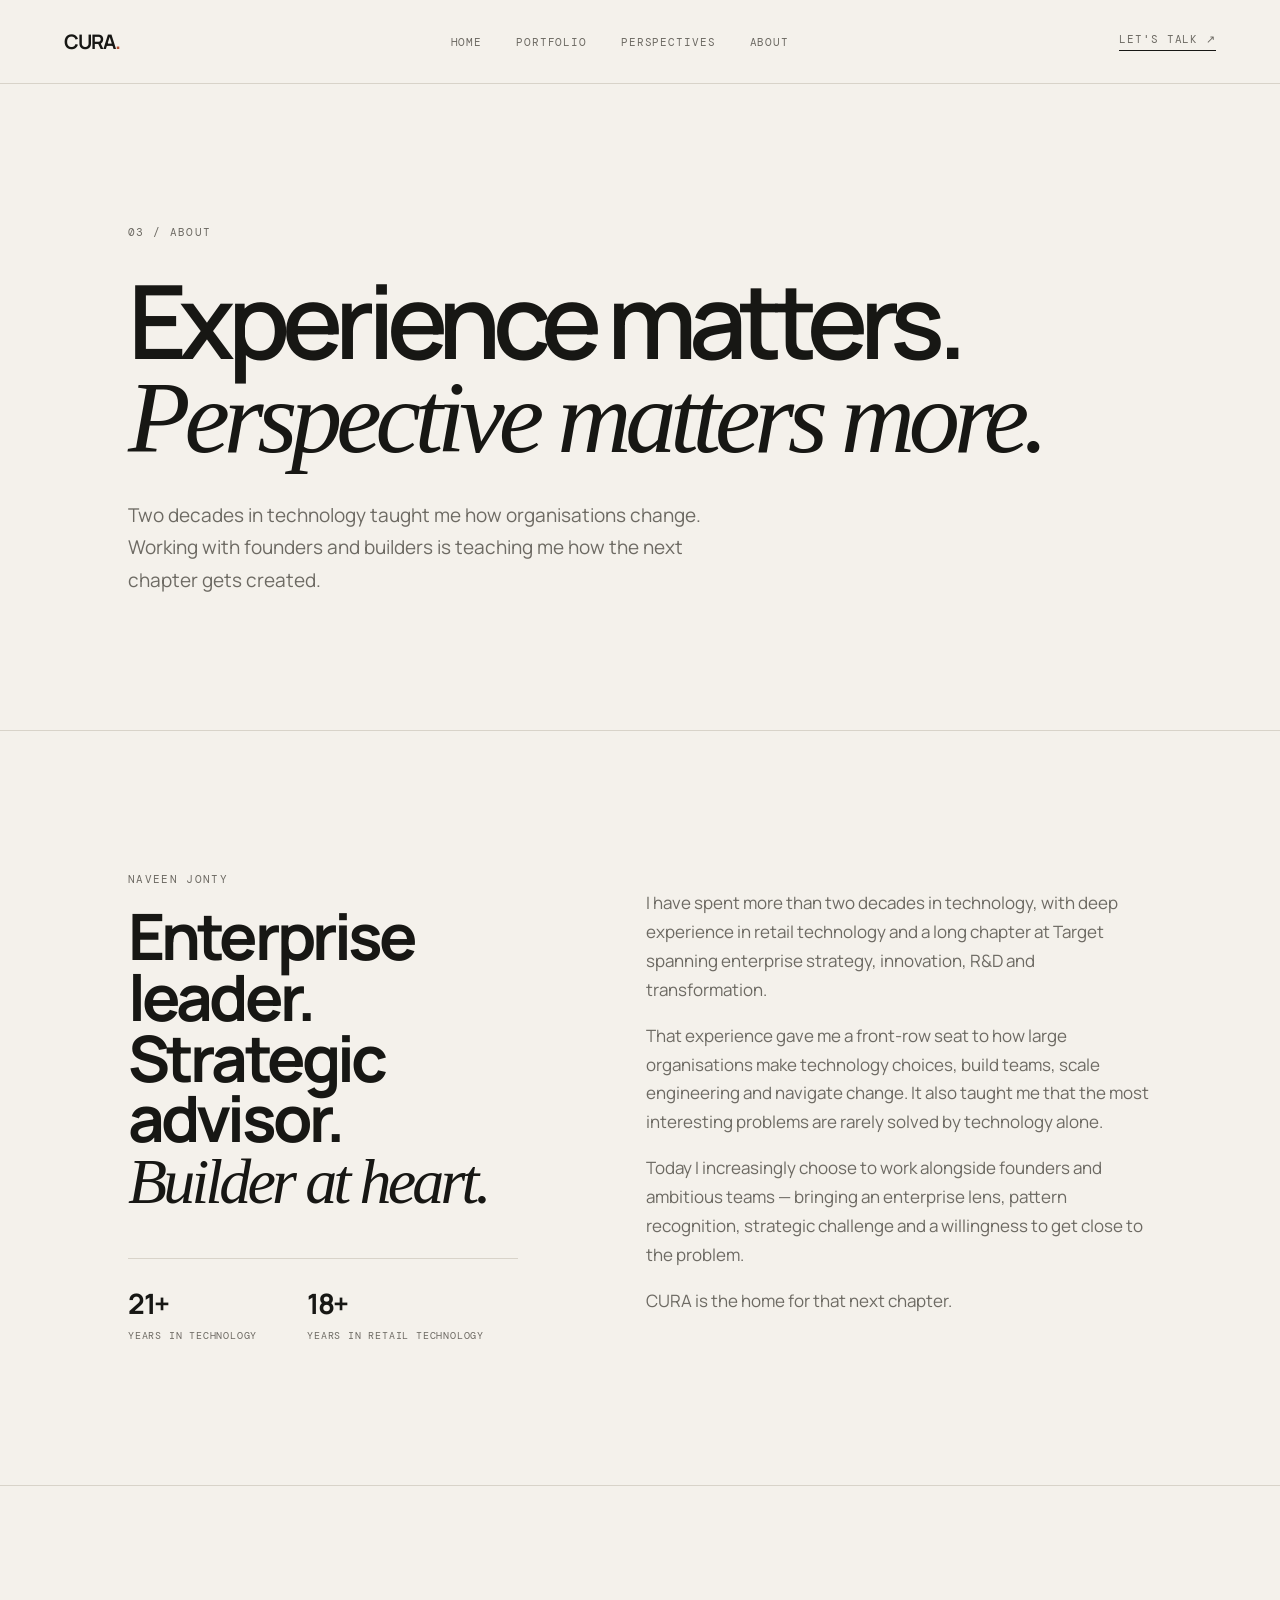
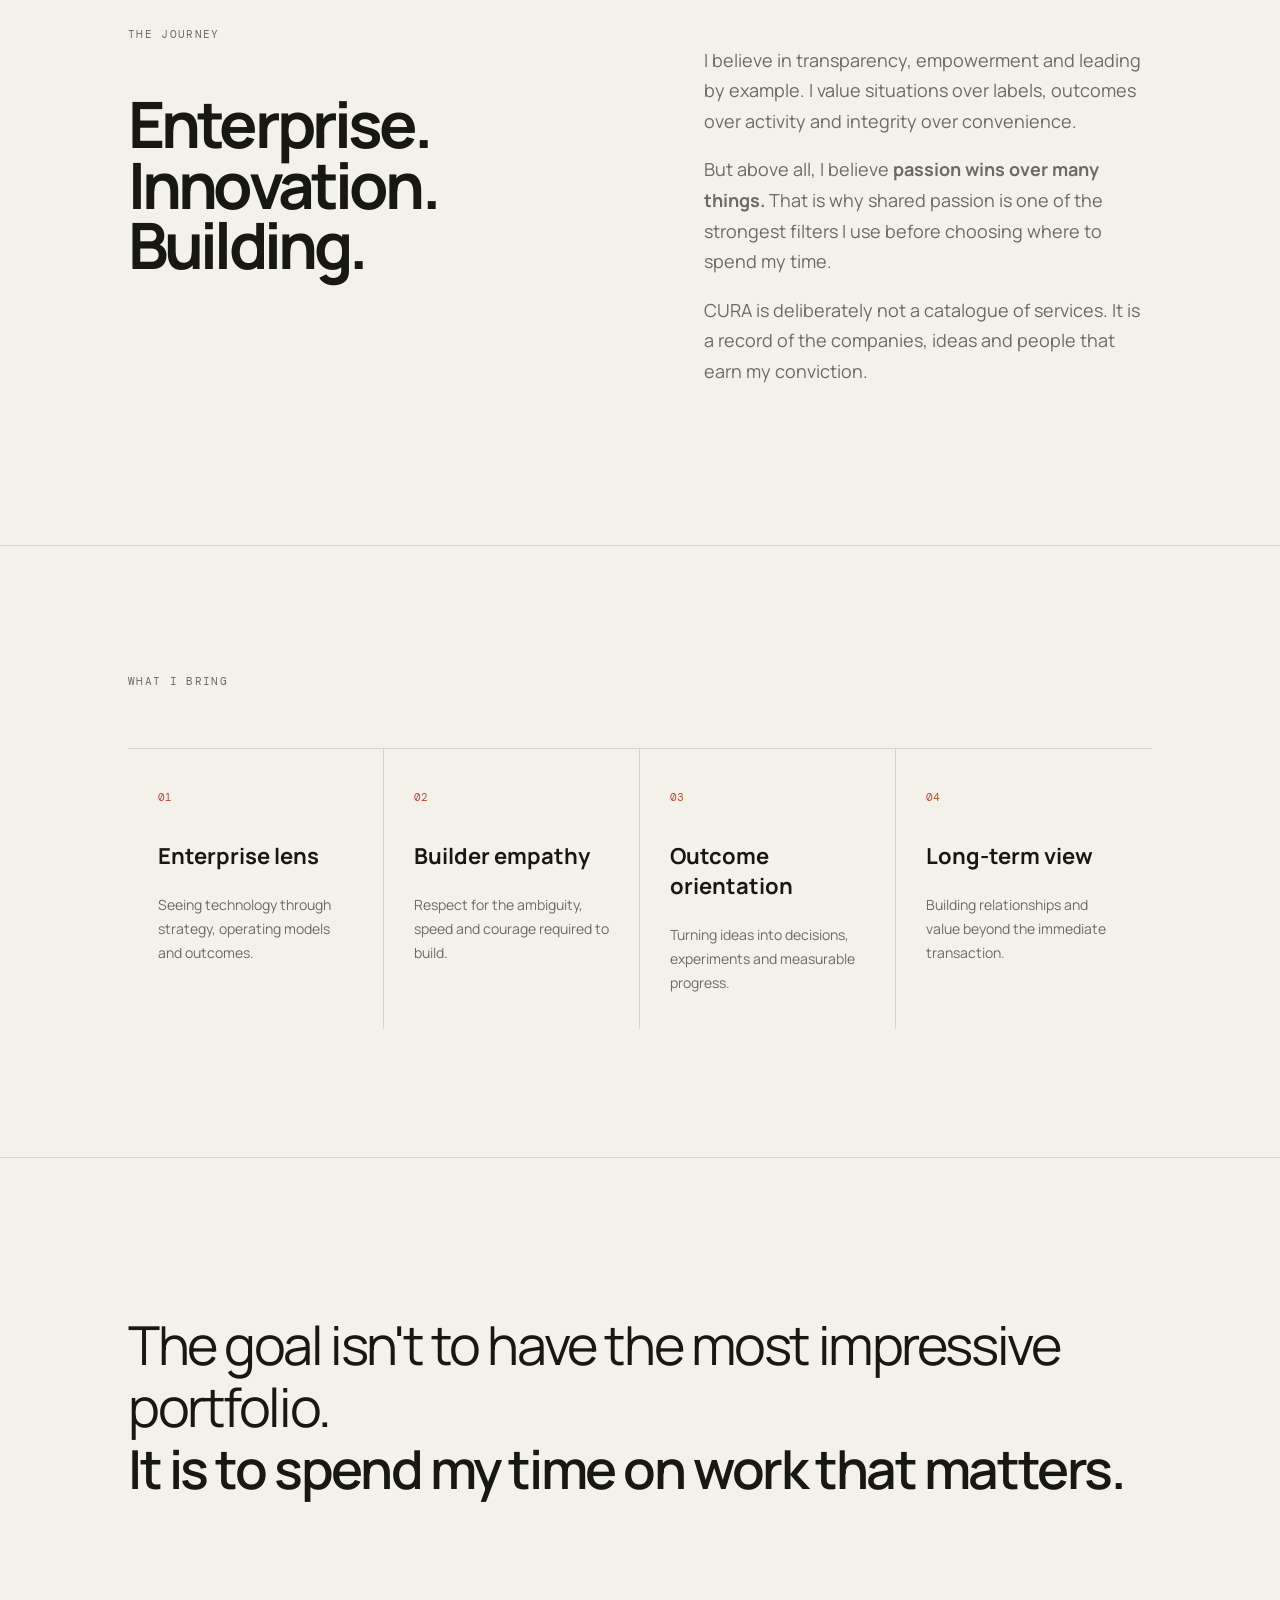
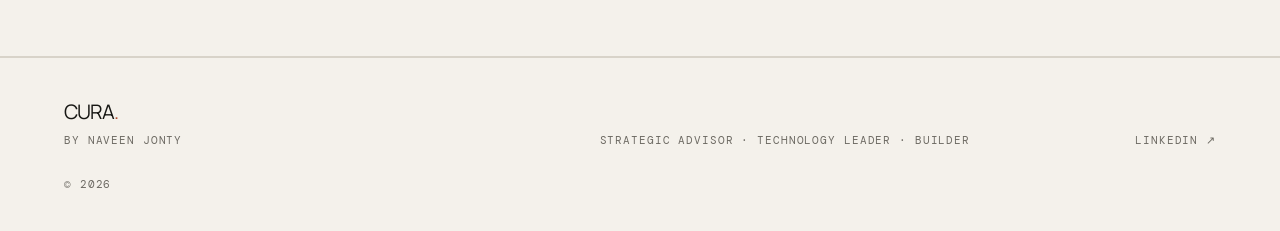
==== about.html @ a1841e0a "added information about start-ups" ====
<!doctype html><html lang="en"><head><meta charset="utf-8"><meta name="viewport" content="width=device-width,initial-scale=1"><title>About — CURA</title><meta name="description" content="CURA by Naveen Jonty — a portfolio of perspectives, people, businesses and ideas worth building."><link rel="stylesheet" href="styles.css"></head><body><header class="nav"><a class="brand" href="index.html">CURA<span>.</span></a><nav><a href="index.html">Home</a><a href="portfolio.html">Portfolio</a><a href="perspectives.html">Perspectives</a><a href="about.html">About</a></nav><a class="nav-note" href="mailto:naveenjonty@gmail.com">Let's talk ↗</a></header><main><section class="page-head"><div class="eyebrow">03 / About</div><h1>Experience matters.<br><em>Perspective matters more.</em></h1><p>Two decades in technology taught me how organisations change. Working with founders and builders is teaching me how the next chapter gets created.</p></section><section class="profile"><div><div class="eyebrow">Naveen Jonty</div><h2>Enterprise leader.<br>Strategic advisor.<br><em>Builder at heart.</em></h2><div class="profile-stats"><div><strong>21+</strong><span>Years in technology</span></div><div><strong>18+</strong><span>Years in retail technology</span></div></div></div><div class="profile-copy"><p>I have spent more than two decades in technology, with deep experience in retail technology and a long chapter at Target spanning enterprise strategy, innovation, R&amp;D and transformation.</p><p>That experience gave me a front-row seat to how large organisations make technology choices, build teams, scale engineering and navigate change. It also taught me that the most interesting problems are rarely solved by technology alone.</p><p>Today I increasingly choose to work alongside founders and ambitious teams — bringing an enterprise lens, pattern recognition, strategic challenge and a willingness to get close to the problem.</p><p>CURA is the home for that next chapter.</p></div></section><section class="about-grid"><div><div class="eyebrow">The journey</div><h2>Enterprise.<br>Innovation.<br>Building.</h2></div><div><p>I believe in transparency, empowerment and leading by example. I value situations over labels, outcomes over activity and integrity over convenience.</p><p>But above all, I believe <strong>passion wins over many things.</strong> That is why shared passion is one of the strongest filters I use before choosing where to spend my time.</p><p>CURA is deliberately not a catalogue of services. It is a record of the companies, ideas and people that earn my conviction.</p></div></section><section class="principles-section"><div class="eyebrow">What I bring</div><div class="principle-grid"><div><b>01</b><h3>Enterprise lens</h3><p>Seeing technology through strategy, operating models and outcomes.</p></div><div><b>02</b><h3>Builder empathy</h3><p>Respect for the ambiguity, speed and courage required to build.</p></div><div><b>03</b><h3>Outcome orientation</h3><p>Turning ideas into decisions, experiments and measurable progress.</p></div><div><b>04</b><h3>Long-term view</h3><p>Building relationships and value beyond the immediate transaction.</p></div></div></section><section class="statement"><p>The goal isn't to have the most impressive portfolio.<br><strong>It is to spend my time on work that matters.</strong></p></section></main><footer><div><span class="brand">CURA<span>.</span></span><p>By Naveen Jonty</p></div><div>Strategic Advisor · Technology Leader · Builder</div><div><a href="https://www.linkedin.com/in/naveen-m-techleadership/" target="_blank" rel="noopener">LinkedIn ↗</a></div><div>© 2026</div></footer></body></html>
---- styles.css ----
@import url('https://fonts.googleapis.com/css2?family=DM+Mono:wght@400;500&family=Manrope:wght@400;500;600;700&display=swap');
:root{--bg:#f4f1eb;--ink:#171714;--muted:#6d6a63;--line:#d8d3c9;--accent:#b34d2f}*{box-sizing:border-box}html{scroll-behavior:smooth}body{margin:0;background:var(--bg);color:var(--ink);font-family:Manrope,system-ui,sans-serif}a{color:inherit;text-decoration:none}.nav{height:84px;padding:0 5vw;display:flex;align-items:center;justify-content:space-between;border-bottom:1px solid var(--line);position:sticky;top:0;background:rgba(244,241,235,.94);backdrop-filter:blur(12px);z-index:10}.brand{font-size:20px;font-weight:700;letter-spacing:-.05em}.brand span{color:var(--accent)}nav{display:flex;gap:34px}nav a,.nav-note{font:11px "DM Mono",monospace;text-transform:uppercase;letter-spacing:.08em;color:var(--muted)}nav a.active,nav a:hover{color:var(--ink)}.nav-note{border-bottom:1px solid var(--ink);padding-bottom:4px}.hero{padding:13vh 10vw 15vh;max-width:1250px}.eyebrow,.tags,.role,.notes span,.smallcaps{font:11px "DM Mono",monospace;letter-spacing:.12em;text-transform:uppercase;color:var(--muted)}h1{font-size:clamp(58px,9vw,142px);line-height:.91;letter-spacing:-.075em;margin:35px 0 50px;font-weight:600}h1 em,h2 em{font-family:Georgia,serif;font-weight:400;letter-spacing:-.06em}p{line-height:1.7;color:var(--muted)}.lede{font-size:22px;max-width:680px;line-height:1.45;color:var(--ink)}.lede.small{font-size:15px;max-width:580px;margin-top:18px}.arrow-link,.text-link{display:inline-block;margin-top:34px;font:11px "DM Mono",monospace;text-transform:uppercase;letter-spacing:.08em;border-bottom:1px solid var(--ink);padding-bottom:7px}.arrow-link span{color:var(--accent);margin-left:12px}.statement{border-top:1px solid var(--line);border-bottom:1px solid var(--line);padding:8vw 10vw}.statement p{font-size:clamp(30px,4.2vw,62px);line-height:1.15;letter-spacing:-.045em;color:var(--ink);max-width:1050px}.statement strong{font-weight:600}.philosophy{padding:10vw;border-bottom:1px solid var(--line)}.philosophy-intro{display:grid;grid-template-columns:1fr 1.7fr;gap:8vw;margin-bottom:6vw}.philosophy-intro h2{font-size:clamp(40px,5vw,72px);line-height:.95;letter-spacing:-.06em;margin:20px 0}.bet{font-size:20px!important;color:var(--ink)!important;line-height:1.45!important;border-left:2px solid var(--accent);padding-left:20px}.principles{display:grid;grid-template-columns:repeat(3,1fr);border-top:1px solid var(--line)}.principle{padding:35px 30px 45px;border-right:1px solid var(--line);min-height:240px}.principle:nth-child(3n){border-right:0}.principle b{font:11px "DM Mono",monospace;color:var(--accent)}.principle h3{font-size:22px;letter-spacing:-.03em;margin:35px 0 12px}.principle p{font-size:14px;margin:0}.split{display:grid;grid-template-columns:1fr 1fr;gap:8vw;padding:11vw 10vw 7vw}.split h2,.closing h2{font-size:clamp(40px,5.5vw,76px);line-height:.95;letter-spacing:-.06em;margin:24px 0}.split p{font-size:18px;max-width:480px}.cards{display:grid;grid-template-columns:repeat(3,1fr);border-top:1px solid var(--line);margin:0 5vw}.card{padding:42px 5vw 60px 4vw;border-right:1px solid var(--line);position:relative;min-height:310px;transition:transform .3s}.card:hover{transform:translateY(-7px)}.card span{font:11px "DM Mono",monospace;letter-spacing:.1em;color:var(--muted)}.card h3{font-size:40px;letter-spacing:-.05em;margin:40px 0 12px}.card p{max-width:290px}.card b{position:absolute;right:30px;bottom:25px;font:12px "DM Mono",monospace;color:var(--accent)}.closing{padding:13vw 10vw 15vw;max-width:1100px}.closing p{font-size:18px;max-width:600px}.page-head{padding:11vw 10vw 9vw;border-bottom:1px solid var(--line)}.page-head h1{font-size:clamp(54px,8vw,118px);margin:35px 0}.page-head>p{font-size:19px;max-width:620px}.portfolio-list{padding:0 5vw}.portfolio-item{display:grid;grid-template-columns:15% 1fr;padding:8vw 5vw;border-bottom:1px solid var(--line);min-height:520px}.portfolio-item .num{font:12px "DM Mono",monospace;color:var(--accent)}.portfolio-item h2{font-size:clamp(50px,7vw,100px);letter-spacing:-.07em;margin:20px 0}.portfolio-item .big{font-size:25px;color:var(--ink);max-width:700px;line-height:1.35}.portfolio-item>div:last-child>p:not(.big){max-width:730px}.role{margin-top:55px;border-top:1px solid var(--line);padding-top:18px;max-width:760px}.role strong{font-family:Manrope;font-size:13px;letter-spacing:0;text-transform:none;color:var(--ink);margin-left:20px}.note-box{margin:7vw 10vw 12vw;padding:40px;border:1px solid var(--line);max-width:900px}.note-box p{font-size:25px;color:var(--ink);line-height:1.4}.notes{padding:0 10vw}.notes article{display:grid;grid-template-columns:20% 1fr 1fr;gap:5vw;border-bottom:1px solid var(--line);padding:6vw 0}.notes h2{font-size:clamp(28px,3.3vw,48px);line-height:1.05;letter-spacing:-.05em;margin:0}.notes p{margin:0;max-width:450px}.profile{display:grid;grid-template-columns:1fr 1.3fr;gap:10vw;padding:11vw 10vw;border-bottom:1px solid var(--line)}.profile h2{font-size:clamp(44px,5vw,72px);line-height:.95;letter-spacing:-.06em;margin:20px 0}.profile-copy p{font-size:17px;max-width:680px}.profile-stats{display:flex;gap:50px;margin-top:45px;padding-top:25px;border-top:1px solid var(--line)}.profile-stats strong{display:block;font-size:28px;letter-spacing:-.05em}.profile-stats span{font:10px "DM Mono",monospace;text-transform:uppercase;letter-spacing:.08em;color:var(--muted)}.about-grid{display:grid;grid-template-columns:1fr 1fr;gap:10vw;padding:11vw 10vw;border-bottom:1px solid var(--line)}.about-grid h2{font-size:clamp(45px,5vw,70px);line-height:.95;letter-spacing:-.06em}.about-grid p{font-size:18px;max-width:650px}.principles-section{padding:10vw}.principle-grid{display:grid;grid-template-columns:repeat(4,1fr);margin-top:60px}.principle-grid>div{padding:35px 30px 20px;border-top:1px solid var(--line);border-right:1px solid var(--line)}.principle-grid>div:last-child{border-right:0}.principle-grid b{font:11px "DM Mono",monospace;color:var(--accent)}.principle-grid h3{font-size:22px;margin-top:35px}.principle-grid p{font-size:14px}footer{border-top:1px solid var(--line);padding:40px 5vw;display:grid;grid-template-columns:1fr 1fr auto;gap:30px;align-items:end;font:11px "DM Mono",monospace;color:var(--muted);text-transform:uppercase;letter-spacing:.08em}footer p{font:11px "DM Mono",monospace;margin:8px 0 0}footer .brand{font:20px Manrope;text-transform:none;letter-spacing:-.05em;color:var(--ink)}@media(max-width:800px){.nav{height:70px}.nav nav{display:none}.hero{padding:12vh 7vw}.split,.about-grid,.profile,.philosophy-intro{grid-template-columns:1fr;padding-left:7vw;padding-right:7vw}.cards{grid-template-columns:1fr;margin:0 7vw}.card{border-right:0;border-bottom:1px solid var(--line)}.page-head{padding:18vw 7vw 12vw}.portfolio-list{padding:0 7vw}.portfolio-item{grid-template-columns:12% 1fr;padding:15vw 0}.portfolio-item h2{font-size:54px}.notes{padding:0 7vw}.notes article{grid-template-columns:1fr;gap:25px;padding:14vw 0}.principles{grid-template-columns:1fr}.principle{border-right:0;border-bottom:1px solid var(--line)}.principle-grid{grid-template-columns:1fr 1fr}.principle-grid>div{border-right:0}.statement{padding:15vw 7vw}footer{grid-template-columns:1fr;padding:35px 7vw;gap:15px}h1{font-size:clamp(52px,16vw,90px)}}
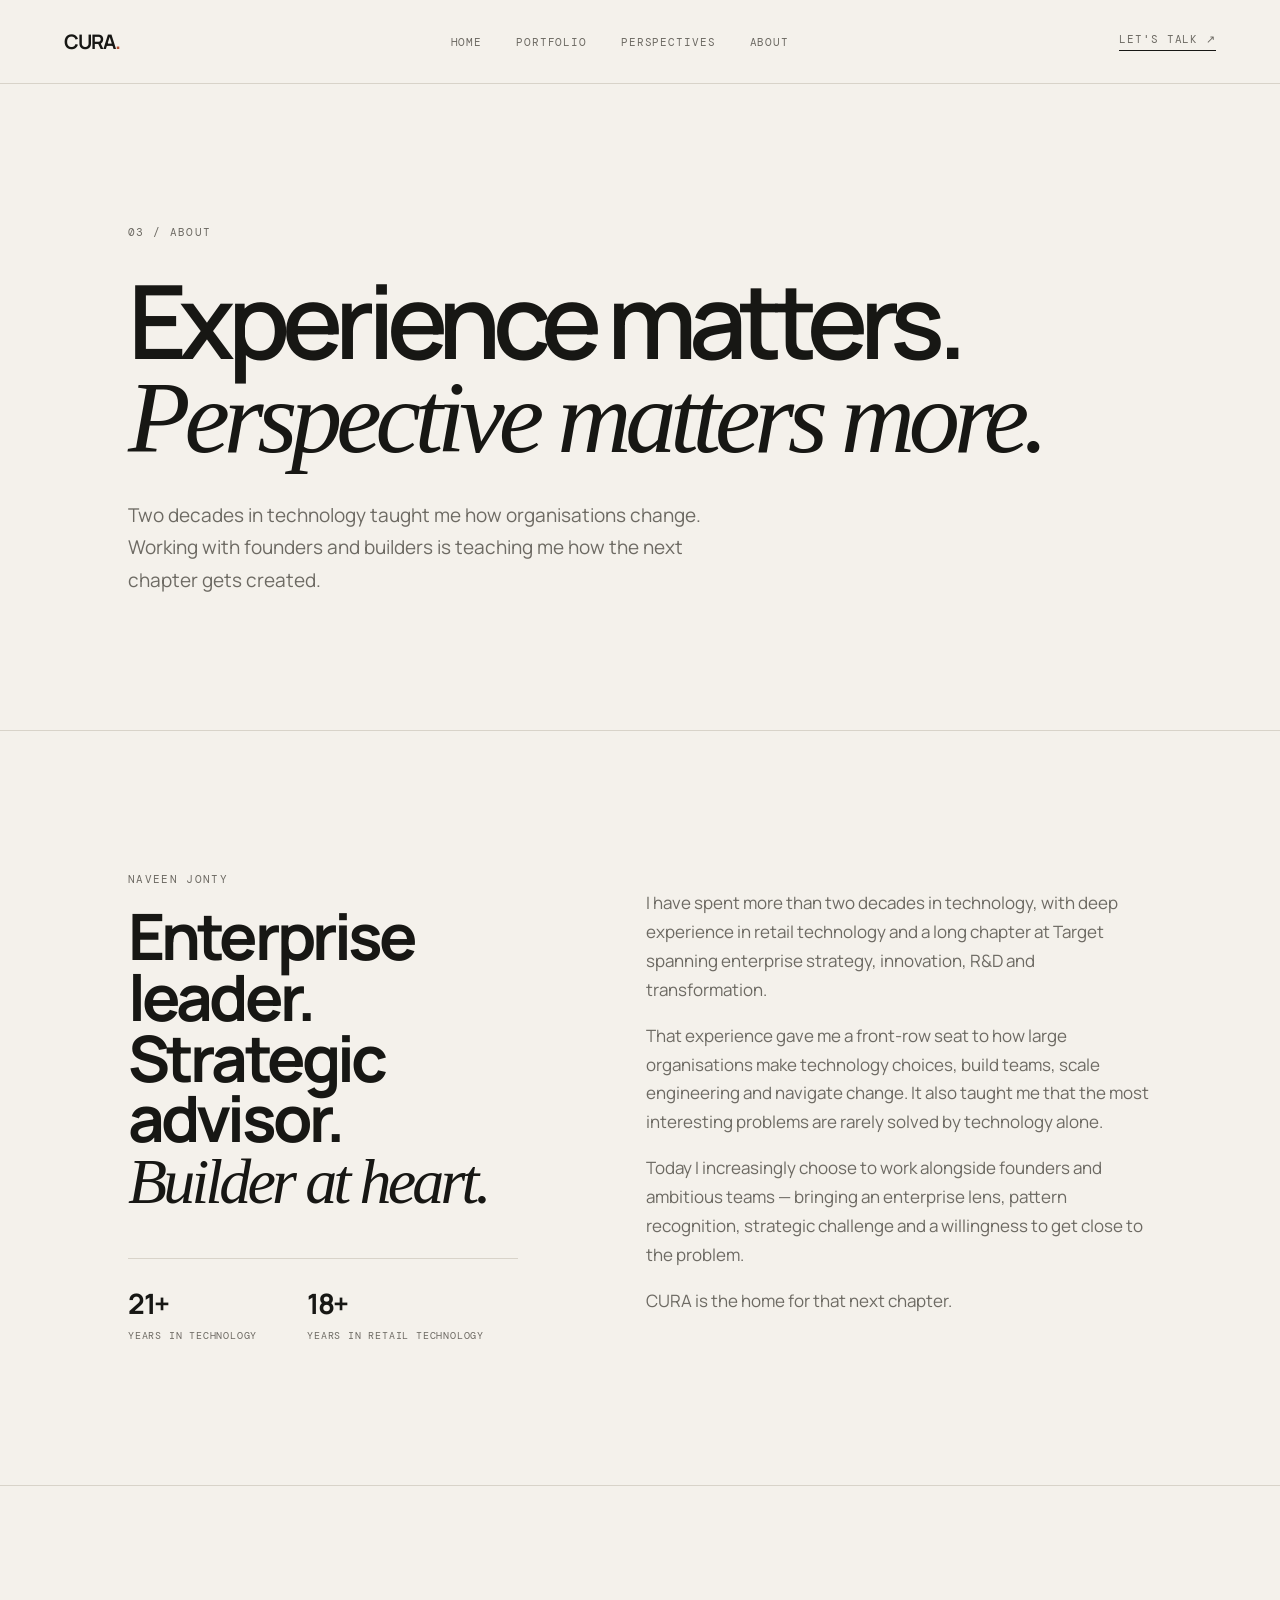
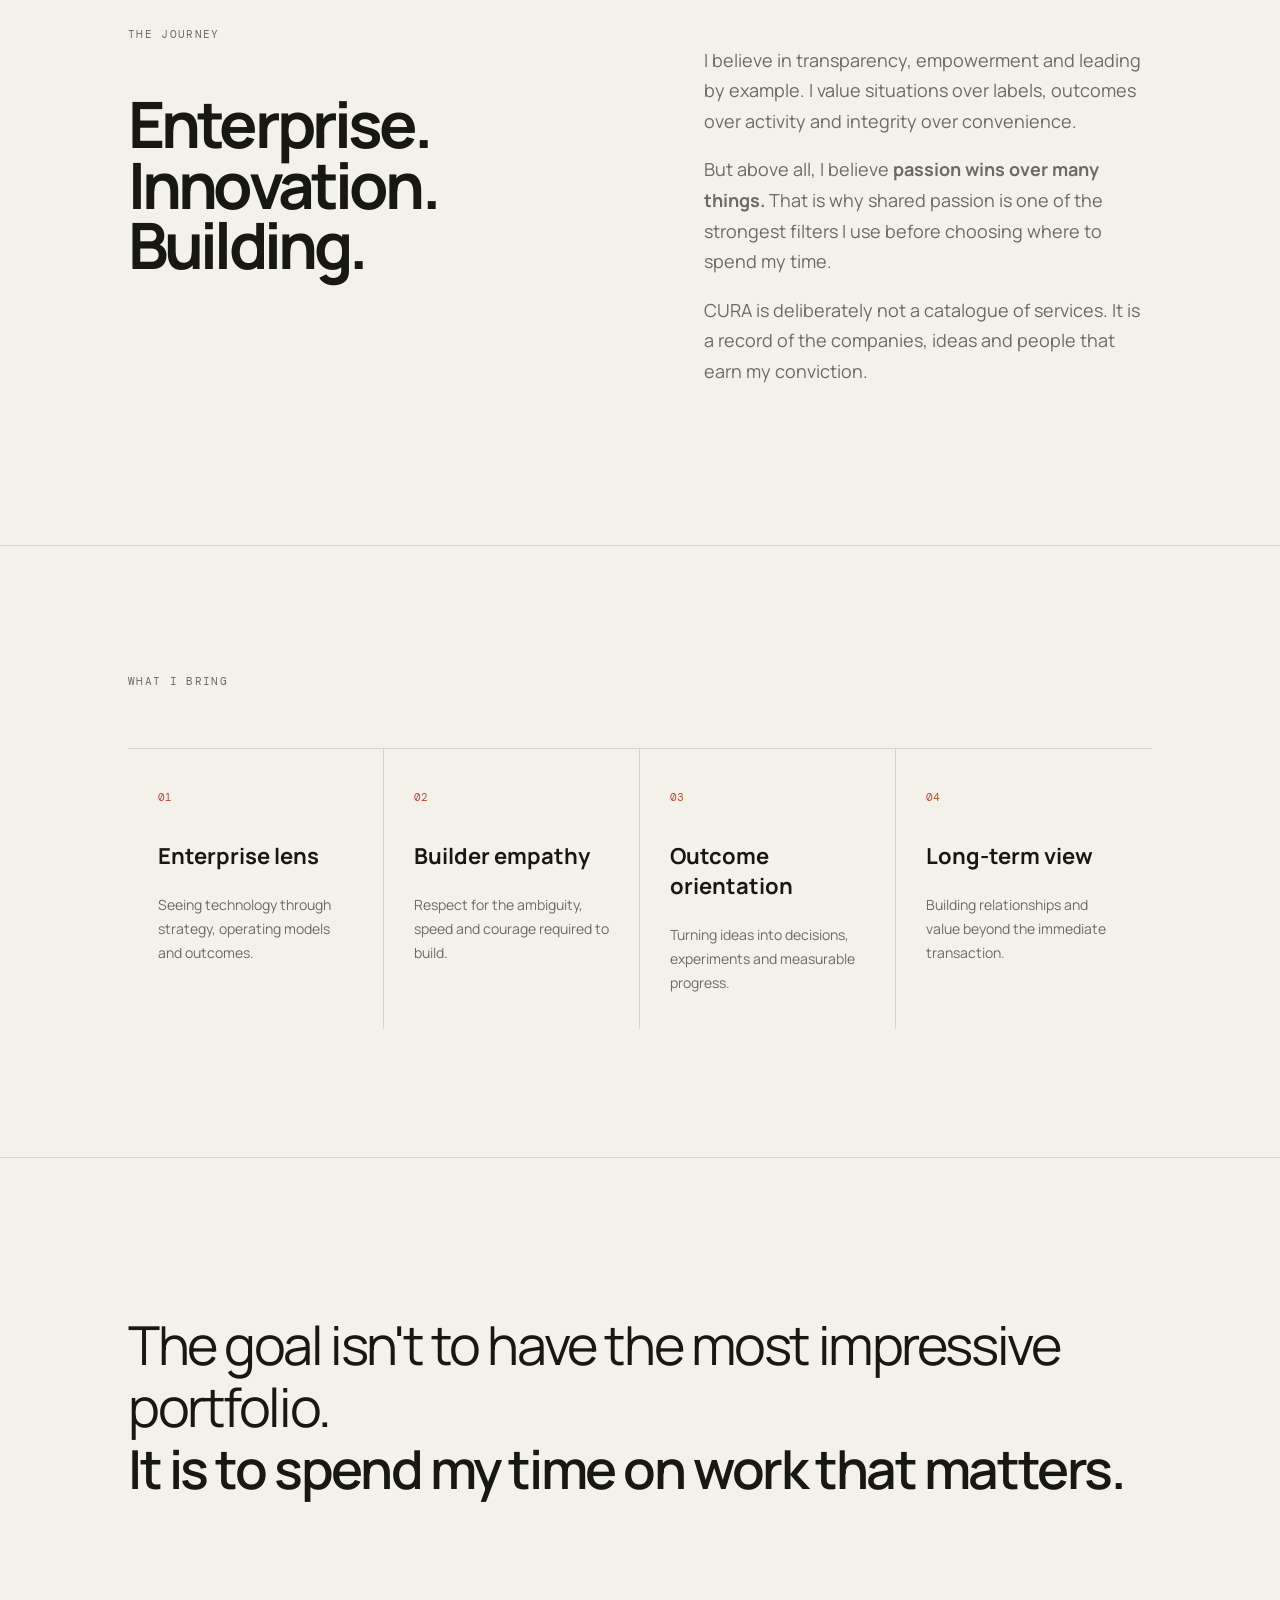
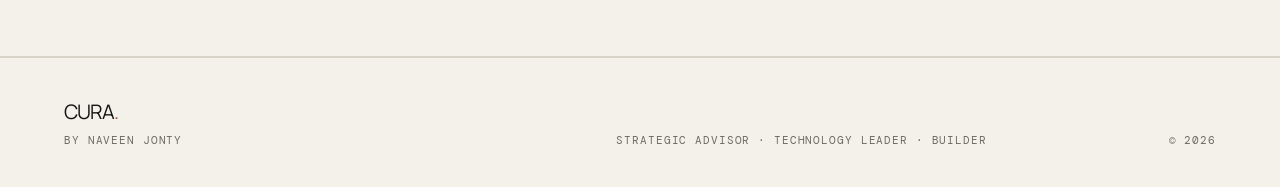
==== commit 04d6c92c: "Added logo" ====
--- a/about.html
+++ b/about.html
@@ -1 +1 @@
-<!doctype html><html lang="en"><head><meta charset="utf-8"><meta name="viewport" content="width=device-width,initial-scale=1"><title>About — CURA</title><meta name="description" content="CURA by Naveen Jonty — a portfolio of perspectives, people, businesses and ideas worth building."><link rel="stylesheet" href="styles.css"></head><body><header class="nav"><a class="brand" href="index.html">CURA<span>.</span></a><nav><a href="index.html">Home</a><a href="portfolio.html">Portfolio</a><a href="perspectives.html">Perspectives</a><a href="about.html">About</a></nav><a class="nav-note" href="mailto:naveenjonty@gmail.com">Let's talk ↗</a></header><main><section class="page-head"><div class="eyebrow">03 / About</div><h1>Experience matters.<br><em>Perspective matters more.</em></h1><p>Two decades in technology taught me how organisations change. Working with founders and builders is teaching me how the next chapter gets created.</p></section><section class="profile"><div><div class="eyebrow">Naveen Jonty</div><h2>Enterprise leader.<br>Strategic advisor.<br><em>Builder at heart.</em></h2><div class="profile-stats"><div><strong>21+</strong><span>Years in technology</span></div><div><strong>18+</strong><span>Years in retail technology</span></div></div></div><div class="profile-copy"><p>I have spent more than two decades in technology, with deep experience in retail technology and a long chapter at Target spanning enterprise strategy, innovation, R&amp;D and transformation.</p><p>That experience gave me a front-row seat to how large organisations make technology choices, build teams, scale engineering and navigate change. It also taught me that the most interesting problems are rarely solved by technology alone.</p><p>Today I increasingly choose to work alongside founders and ambitious teams — bringing an enterprise lens, pattern recognition, strategic challenge and a willingness to get close to the problem.</p><p>CURA is the home for that next chapter.</p></div></section><section class="about-grid"><div><div class="eyebrow">The journey</div><h2>Enterprise.<br>Innovation.<br>Building.</h2></div><div><p>I believe in transparency, empowerment and leading by example. I value situations over labels, outcomes over activity and integrity over convenience.</p><p>But above all, I believe <strong>passion wins over many things.</strong> That is why shared passion is one of the strongest filters I use before choosing where to spend my time.</p><p>CURA is deliberately not a catalogue of services. It is a record of the companies, ideas and people that earn my conviction.</p></div></section><section class="principles-section"><div class="eyebrow">What I bring</div><div class="principle-grid"><div><b>01</b><h3>Enterprise lens</h3><p>Seeing technology through strategy, operating models and outcomes.</p></div><div><b>02</b><h3>Builder empathy</h3><p>Respect for the ambiguity, speed and courage required to build.</p></div><div><b>03</b><h3>Outcome orientation</h3><p>Turning ideas into decisions, experiments and measurable progress.</p></div><div><b>04</b><h3>Long-term view</h3><p>Building relationships and value beyond the immediate transaction.</p></div></div></section><section class="statement"><p>The goal isn't to have the most impressive portfolio.<br><strong>It is to spend my time on work that matters.</strong></p></section></main><footer><div><span class="brand">CURA<span>.</span></span><p>By Naveen Jonty</p></div><div>Strategic Advisor · Technology Leader · Builder</div><div><a href="https://www.linkedin.com/in/naveen-m-techleadership/" target="_blank" rel="noopener">LinkedIn ↗</a></div><div>© 2026</div></footer></body></html>+<!doctype html><html lang="en"><head><meta charset="utf-8"><meta name="viewport" content="width=device-width,initial-scale=1"><title>About — CURA</title><meta name="description" content="CURA by Naveen Jonty — a portfolio of perspectives, people, businesses and ideas worth building."><link rel="stylesheet" href="styles.css"></head><body><header class="nav"><a class="brand" href="index.html">CURA<span>.</span></a><nav><a href="index.html">Home</a><a href="portfolio.html">Portfolio</a><a href="perspectives.html">Perspectives</a><a href="about.html">About</a></nav><a class="nav-note" href="mailto:hello@cura.ai">Let's talk ↗</a></header><main><section class="page-head"><div class="eyebrow">03 / About</div><h1>Experience matters.<br><em>Perspective matters more.</em></h1><p>Two decades in technology taught me how organisations change. Working with founders and builders is teaching me how the next chapter gets created.</p></section><section class="profile"><div><div class="eyebrow">Naveen Jonty</div><h2>Enterprise leader.<br>Strategic advisor.<br><em>Builder at heart.</em></h2><div class="profile-stats"><div><strong>21+</strong><span>Years in technology</span></div><div><strong>18+</strong><span>Years in retail technology</span></div></div></div><div class="profile-copy"><p>I have spent more than two decades in technology, with deep experience in retail technology and a long chapter at Target spanning enterprise strategy, innovation, R&amp;D and transformation.</p><p>That experience gave me a front-row seat to how large organisations make technology choices, build teams, scale engineering and navigate change. It also taught me that the most interesting problems are rarely solved by technology alone.</p><p>Today I increasingly choose to work alongside founders and ambitious teams — bringing an enterprise lens, pattern recognition, strategic challenge and a willingness to get close to the problem.</p><p>CURA is the home for that next chapter.</p></div></section><section class="about-grid"><div><div class="eyebrow">The journey</div><h2>Enterprise.<br>Innovation.<br>Building.</h2></div><div><p>I believe in transparency, empowerment and leading by example. I value situations over labels, outcomes over activity and integrity over convenience.</p><p>But above all, I believe <strong>passion wins over many things.</strong> That is why shared passion is one of the strongest filters I use before choosing where to spend my time.</p><p>CURA is deliberately not a catalogue of services. It is a record of the companies, ideas and people that earn my conviction.</p></div></section><section class="principles-section"><div class="eyebrow">What I bring</div><div class="principle-grid"><div><b>01</b><h3>Enterprise lens</h3><p>Seeing technology through strategy, operating models and outcomes.</p></div><div><b>02</b><h3>Builder empathy</h3><p>Respect for the ambiguity, speed and courage required to build.</p></div><div><b>03</b><h3>Outcome orientation</h3><p>Turning ideas into decisions, experiments and measurable progress.</p></div><div><b>04</b><h3>Long-term view</h3><p>Building relationships and value beyond the immediate transaction.</p></div></div></section><section class="statement"><p>The goal isn't to have the most impressive portfolio.<br><strong>It is to spend my time on work that matters.</strong></p></section></main><footer><div><span class="brand">CURA<span>.</span></span><p>By Naveen Jonty</p></div><div>Strategic Advisor · Technology Leader · Builder</div><div>© 2026</div></footer></body></html>
--- a/styles.css
+++ b/styles.css
@@ -1,2 +1,4 @@
 @import url('https://fonts.googleapis.com/css2?family=DM+Mono:wght@400;500&family=Manrope:wght@400;500;600;700&display=swap');
-:root{--bg:#f4f1eb;--ink:#171714;--muted:#6d6a63;--line:#d8d3c9;--accent:#b34d2f}*{box-sizing:border-box}html{scroll-behavior:smooth}body{margin:0;background:var(--bg);color:var(--ink);font-family:Manrope,system-ui,sans-serif}a{color:inherit;text-decoration:none}.nav{height:84px;padding:0 5vw;display:flex;align-items:center;justify-content:space-between;border-bottom:1px solid var(--line);position:sticky;top:0;background:rgba(244,241,235,.94);backdrop-filter:blur(12px);z-index:10}.brand{font-size:20px;font-weight:700;letter-spacing:-.05em}.brand span{color:var(--accent)}nav{display:flex;gap:34px}nav a,.nav-note{font:11px "DM Mono",monospace;text-transform:uppercase;letter-spacing:.08em;color:var(--muted)}nav a.active,nav a:hover{color:var(--ink)}.nav-note{border-bottom:1px solid var(--ink);padding-bottom:4px}.hero{padding:13vh 10vw 15vh;max-width:1250px}.eyebrow,.tags,.role,.notes span,.smallcaps{font:11px "DM Mono",monospace;letter-spacing:.12em;text-transform:uppercase;color:var(--muted)}h1{font-size:clamp(58px,9vw,142px);line-height:.91;letter-spacing:-.075em;margin:35px 0 50px;font-weight:600}h1 em,h2 em{font-family:Georgia,serif;font-weight:400;letter-spacing:-.06em}p{line-height:1.7;color:var(--muted)}.lede{font-size:22px;max-width:680px;line-height:1.45;color:var(--ink)}.lede.small{font-size:15px;max-width:580px;margin-top:18px}.arrow-link,.text-link{display:inline-block;margin-top:34px;font:11px "DM Mono",monospace;text-transform:uppercase;letter-spacing:.08em;border-bottom:1px solid var(--ink);padding-bottom:7px}.arrow-link span{color:var(--accent);margin-left:12px}.statement{border-top:1px solid var(--line);border-bottom:1px solid var(--line);padding:8vw 10vw}.statement p{font-size:clamp(30px,4.2vw,62px);line-height:1.15;letter-spacing:-.045em;color:var(--ink);max-width:1050px}.statement strong{font-weight:600}.philosophy{padding:10vw;border-bottom:1px solid var(--line)}.philosophy-intro{display:grid;grid-template-columns:1fr 1.7fr;gap:8vw;margin-bottom:6vw}.philosophy-intro h2{font-size:clamp(40px,5vw,72px);line-height:.95;letter-spacing:-.06em;margin:20px 0}.bet{font-size:20px!important;color:var(--ink)!important;line-height:1.45!important;border-left:2px solid var(--accent);padding-left:20px}.principles{display:grid;grid-template-columns:repeat(3,1fr);border-top:1px solid var(--line)}.principle{padding:35px 30px 45px;border-right:1px solid var(--line);min-height:240px}.principle:nth-child(3n){border-right:0}.principle b{font:11px "DM Mono",monospace;color:var(--accent)}.principle h3{font-size:22px;letter-spacing:-.03em;margin:35px 0 12px}.principle p{font-size:14px;margin:0}.split{display:grid;grid-template-columns:1fr 1fr;gap:8vw;padding:11vw 10vw 7vw}.split h2,.closing h2{font-size:clamp(40px,5.5vw,76px);line-height:.95;letter-spacing:-.06em;margin:24px 0}.split p{font-size:18px;max-width:480px}.cards{display:grid;grid-template-columns:repeat(3,1fr);border-top:1px solid var(--line);margin:0 5vw}.card{padding:42px 5vw 60px 4vw;border-right:1px solid var(--line);position:relative;min-height:310px;transition:transform .3s}.card:hover{transform:translateY(-7px)}.card span{font:11px "DM Mono",monospace;letter-spacing:.1em;color:var(--muted)}.card h3{font-size:40px;letter-spacing:-.05em;margin:40px 0 12px}.card p{max-width:290px}.card b{position:absolute;right:30px;bottom:25px;font:12px "DM Mono",monospace;color:var(--accent)}.closing{padding:13vw 10vw 15vw;max-width:1100px}.closing p{font-size:18px;max-width:600px}.page-head{padding:11vw 10vw 9vw;border-bottom:1px solid var(--line)}.page-head h1{font-size:clamp(54px,8vw,118px);margin:35px 0}.page-head>p{font-size:19px;max-width:620px}.portfolio-list{padding:0 5vw}.portfolio-item{display:grid;grid-template-columns:15% 1fr;padding:8vw 5vw;border-bottom:1px solid var(--line);min-height:520px}.portfolio-item .num{font:12px "DM Mono",monospace;color:var(--accent)}.portfolio-item h2{font-size:clamp(50px,7vw,100px);letter-spacing:-.07em;margin:20px 0}.portfolio-item .big{font-size:25px;color:var(--ink);max-width:700px;line-height:1.35}.portfolio-item>div:last-child>p:not(.big){max-width:730px}.role{margin-top:55px;border-top:1px solid var(--line);padding-top:18px;max-width:760px}.role strong{font-family:Manrope;font-size:13px;letter-spacing:0;text-transform:none;color:var(--ink);margin-left:20px}.note-box{margin:7vw 10vw 12vw;padding:40px;border:1px solid var(--line);max-width:900px}.note-box p{font-size:25px;color:var(--ink);line-height:1.4}.notes{padding:0 10vw}.notes article{display:grid;grid-template-columns:20% 1fr 1fr;gap:5vw;border-bottom:1px solid var(--line);padding:6vw 0}.notes h2{font-size:clamp(28px,3.3vw,48px);line-height:1.05;letter-spacing:-.05em;margin:0}.notes p{margin:0;max-width:450px}.profile{display:grid;grid-template-columns:1fr 1.3fr;gap:10vw;padding:11vw 10vw;border-bottom:1px solid var(--line)}.profile h2{font-size:clamp(44px,5vw,72px);line-height:.95;letter-spacing:-.06em;margin:20px 0}.profile-copy p{font-size:17px;max-width:680px}.profile-stats{display:flex;gap:50px;margin-top:45px;padding-top:25px;border-top:1px solid var(--line)}.profile-stats strong{display:block;font-size:28px;letter-spacing:-.05em}.profile-stats span{font:10px "DM Mono",monospace;text-transform:uppercase;letter-spacing:.08em;color:var(--muted)}.about-grid{display:grid;grid-template-columns:1fr 1fr;gap:10vw;padding:11vw 10vw;border-bottom:1px solid var(--line)}.about-grid h2{font-size:clamp(45px,5vw,70px);line-height:.95;letter-spacing:-.06em}.about-grid p{font-size:18px;max-width:650px}.principles-section{padding:10vw}.principle-grid{display:grid;grid-template-columns:repeat(4,1fr);margin-top:60px}.principle-grid>div{padding:35px 30px 20px;border-top:1px solid var(--line);border-right:1px solid var(--line)}.principle-grid>div:last-child{border-right:0}.principle-grid b{font:11px "DM Mono",monospace;color:var(--accent)}.principle-grid h3{font-size:22px;margin-top:35px}.principle-grid p{font-size:14px}footer{border-top:1px solid var(--line);padding:40px 5vw;display:grid;grid-template-columns:1fr 1fr auto;gap:30px;align-items:end;font:11px "DM Mono",monospace;color:var(--muted);text-transform:uppercase;letter-spacing:.08em}footer p{font:11px "DM Mono",monospace;margin:8px 0 0}footer .brand{font:20px Manrope;text-transform:none;letter-spacing:-.05em;color:var(--ink)}@media(max-width:800px){.nav{height:70px}.nav nav{display:none}.hero{padding:12vh 7vw}.split,.about-grid,.profile,.philosophy-intro{grid-template-columns:1fr;padding-left:7vw;padding-right:7vw}.cards{grid-template-columns:1fr;margin:0 7vw}.card{border-right:0;border-bottom:1px solid var(--line)}.page-head{padding:18vw 7vw 12vw}.portfolio-list{padding:0 7vw}.portfolio-item{grid-template-columns:12% 1fr;padding:15vw 0}.portfolio-item h2{font-size:54px}.notes{padding:0 7vw}.notes article{grid-template-columns:1fr;gap:25px;padding:14vw 0}.principles{grid-template-columns:1fr}.principle{border-right:0;border-bottom:1px solid var(--line)}.principle-grid{grid-template-columns:1fr 1fr}.principle-grid>div{border-right:0}.statement{padding:15vw 7vw}footer{grid-template-columns:1fr;padding:35px 7vw;gap:15px}h1{font-size:clamp(52px,16vw,90px)}}+:root{--bg:#f4f1eb;--ink:#171714;--muted:#6d6a63;--line:#d8d3c9;--accent:#b34d2f}*{box-sizing:border-box}html{scroll-behavior:smooth}body{margin:0;background:var(--bg);color:var(--ink);font-family:Manrope,system-ui,sans-serif}a{color:inherit;text-decoration:none}.nav{height:84px;padding:0 5vw;display:flex;align-items:center;justify-content:space-between;border-bottom:1px solid var(--line);position:sticky;top:0;background:rgba(244,241,235,.94);backdrop-filter:blur(12px);z-index:10}.brand{font-size:20px;font-weight:700;letter-spacing:-.05em}.brand span{color:var(--accent)}nav{display:flex;gap:34px}nav a,.nav-note{font:11px "DM Mono",monospace;text-transform:uppercase;letter-spacing:.08em;color:var(--muted)}nav a.active,nav a:hover{color:var(--ink)}.nav-note{border-bottom:1px solid var(--ink);padding-bottom:4px}.hero{padding:13vh 10vw 15vh;max-width:1250px}.eyebrow,.tags,.role,.notes span,.smallcaps{font:11px "DM Mono",monospace;letter-spacing:.12em;text-transform:uppercase;color:var(--muted)}h1{font-size:clamp(58px,9vw,142px);line-height:.91;letter-spacing:-.075em;margin:35px 0 50px;font-weight:600}h1 em,h2 em{font-family:Georgia,serif;font-weight:400;letter-spacing:-.06em}p{line-height:1.7;color:var(--muted)}.lede{font-size:22px;max-width:680px;line-height:1.45;color:var(--ink)}.lede.small{font-size:15px;max-width:580px;margin-top:18px}.arrow-link,.text-link{display:inline-block;margin-top:34px;font:11px "DM Mono",monospace;text-transform:uppercase;letter-spacing:.08em;border-bottom:1px solid var(--ink);padding-bottom:7px}.arrow-link span{color:var(--accent);margin-left:12px}.statement{border-top:1px solid var(--line);border-bottom:1px solid var(--line);padding:8vw 10vw}.statement p{font-size:clamp(30px,4.2vw,62px);line-height:1.15;letter-spacing:-.045em;color:var(--ink);max-width:1050px}.statement strong{font-weight:600}.philosophy{padding:10vw;border-bottom:1px solid var(--line)}.philosophy-intro{display:grid;grid-template-columns:1fr 1.7fr;gap:8vw;margin-bottom:6vw}.philosophy-intro h2{font-size:clamp(40px,5vw,72px);line-height:.95;letter-spacing:-.06em;margin:20px 0}.bet{font-size:20px!important;color:var(--ink)!important;line-height:1.45!important;border-left:2px solid var(--accent);padding-left:20px}.principles{display:grid;grid-template-columns:repeat(3,1fr);border-top:1px solid var(--line)}.principle{padding:35px 30px 45px;border-right:1px solid var(--line);min-height:240px}.principle:nth-child(3n){border-right:0}.principle b{font:11px "DM Mono",monospace;color:var(--accent)}.principle h3{font-size:22px;letter-spacing:-.03em;margin:35px 0 12px}.principle p{font-size:14px;margin:0}.split{display:grid;grid-template-columns:1fr 1fr;gap:8vw;padding:11vw 10vw 7vw}.split h2,.closing h2{font-size:clamp(40px,5.5vw,76px);line-height:.95;letter-spacing:-.06em;margin:24px 0}.split p{font-size:18px;max-width:480px}.cards{display:grid;grid-template-columns:repeat(3,1fr);border-top:1px solid var(--line);margin:0 5vw}.card{padding:42px 5vw 60px 4vw;border-right:1px solid var(--line);position:relative;min-height:310px;transition:transform .3s}.card:hover{transform:translateY(-7px)}.card span{font:11px "DM Mono",monospace;letter-spacing:.1em;color:var(--muted)}.card h3{font-size:40px;letter-spacing:-.05em;margin:40px 0 12px}.card p{max-width:290px}.card b{position:absolute;right:30px;bottom:25px;font:12px "DM Mono",monospace;color:var(--accent)}.closing{padding:13vw 10vw 15vw;max-width:1100px}.closing p{font-size:18px;max-width:600px}.page-head{padding:11vw 10vw 9vw;border-bottom:1px solid var(--line)}.page-head h1{font-size:clamp(54px,8vw,118px);margin:35px 0}.page-head>p{font-size:19px;max-width:620px}.portfolio-list{padding:0 5vw}.portfolio-item{display:grid;grid-template-columns:15% 1fr;padding:8vw 5vw;border-bottom:1px solid var(--line);min-height:520px}.portfolio-item .num{font:12px "DM Mono",monospace;color:var(--accent)}.portfolio-item h2{font-size:clamp(50px,7vw,100px);letter-spacing:-.07em;margin:20px 0}.portfolio-item .big{font-size:25px;color:var(--ink);max-width:700px;line-height:1.35}.portfolio-item>div:last-child>p:not(.big){max-width:730px}.role{margin-top:55px;border-top:1px solid var(--line);padding-top:18px;max-width:760px}.role strong{font-family:Manrope;font-size:13px;letter-spacing:0;text-transform:none;color:var(--ink);margin-left:20px}.note-box{margin:7vw 10vw 12vw;padding:40px;border:1px solid var(--line);max-width:900px}.note-box p{font-size:25px;color:var(--ink);line-height:1.4}.notes{padding:0 10vw}.notes article{display:grid;grid-template-columns:20% 1fr 1fr;gap:5vw;border-bottom:1px solid var(--line);padding:6vw 0}.notes h2{font-size:clamp(28px,3.3vw,48px);line-height:1.05;letter-spacing:-.05em;margin:0}.notes p{margin:0;max-width:450px}.profile{display:grid;grid-template-columns:1fr 1.3fr;gap:10vw;padding:11vw 10vw;border-bottom:1px solid var(--line)}.profile h2{font-size:clamp(44px,5vw,72px);line-height:.95;letter-spacing:-.06em;margin:20px 0}.profile-copy p{font-size:17px;max-width:680px}.profile-stats{display:flex;gap:50px;margin-top:45px;padding-top:25px;border-top:1px solid var(--line)}.profile-stats strong{display:block;font-size:28px;letter-spacing:-.05em}.profile-stats span{font:10px "DM Mono",monospace;text-transform:uppercase;letter-spacing:.08em;color:var(--muted)}.about-grid{display:grid;grid-template-columns:1fr 1fr;gap:10vw;padding:11vw 10vw;border-bottom:1px solid var(--line)}.about-grid h2{font-size:clamp(45px,5vw,70px);line-height:.95;letter-spacing:-.06em}.about-grid p{font-size:18px;max-width:650px}.principles-section{padding:10vw}.principle-grid{display:grid;grid-template-columns:repeat(4,1fr);margin-top:60px}.principle-grid>div{padding:35px 30px 20px;border-top:1px solid var(--line);border-right:1px solid var(--line)}.principle-grid>div:last-child{border-right:0}.principle-grid b{font:11px "DM Mono",monospace;color:var(--accent)}.principle-grid h3{font-size:22px;margin-top:35px}.principle-grid p{font-size:14px}footer{border-top:1px solid var(--line);padding:40px 5vw;display:grid;grid-template-columns:1fr 1fr auto;gap:30px;align-items:end;font:11px "DM Mono",monospace;color:var(--muted);text-transform:uppercase;letter-spacing:.08em}footer p{font:11px "DM Mono",monospace;margin:8px 0 0}footer .brand{font:20px Manrope;text-transform:none;letter-spacing:-.05em;color:var(--ink)}@media(max-width:800px){.nav{height:70px}.nav nav{display:none}.hero{padding:12vh 7vw}.split,.about-grid,.profile,.philosophy-intro{grid-template-columns:1fr;padding-left:7vw;padding-right:7vw}.cards{grid-template-columns:1fr;margin:0 7vw}.card{border-right:0;border-bottom:1px solid var(--line)}.page-head{padding:18vw 7vw 12vw}.portfolio-list{padding:0 7vw}.portfolio-item{grid-template-columns:12% 1fr;padding:15vw 0}.portfolio-item h2{font-size:54px}.notes{padding:0 7vw}.notes article{grid-template-columns:1fr;gap:25px;padding:14vw 0}.principles{grid-template-columns:1fr}.principle{border-right:0;border-bottom:1px solid var(--line)}.principle-grid{grid-template-columns:1fr 1fr}.principle-grid>div{border-right:0}.statement{padding:15vw 7vw}footer{grid-template-columns:1fr;padding:35px 7vw;gap:15px}h1{font-size:clamp(52px,16vw,90px)}}
+.brand-mark{display:inline-block;margin-top:24px;padding:10px 14px;border:1px solid var(--line);background:#ebe7df;color:var(--ink);font-size:13px;font-weight:700;letter-spacing:-.03em}
+.company-link{display:inline-block;margin-top:22px;font:11px "DM Mono",monospace;text-transform:uppercase;letter-spacing:.08em;border-bottom:1px solid var(--ink);padding-bottom:5px;color:var(--ink)}
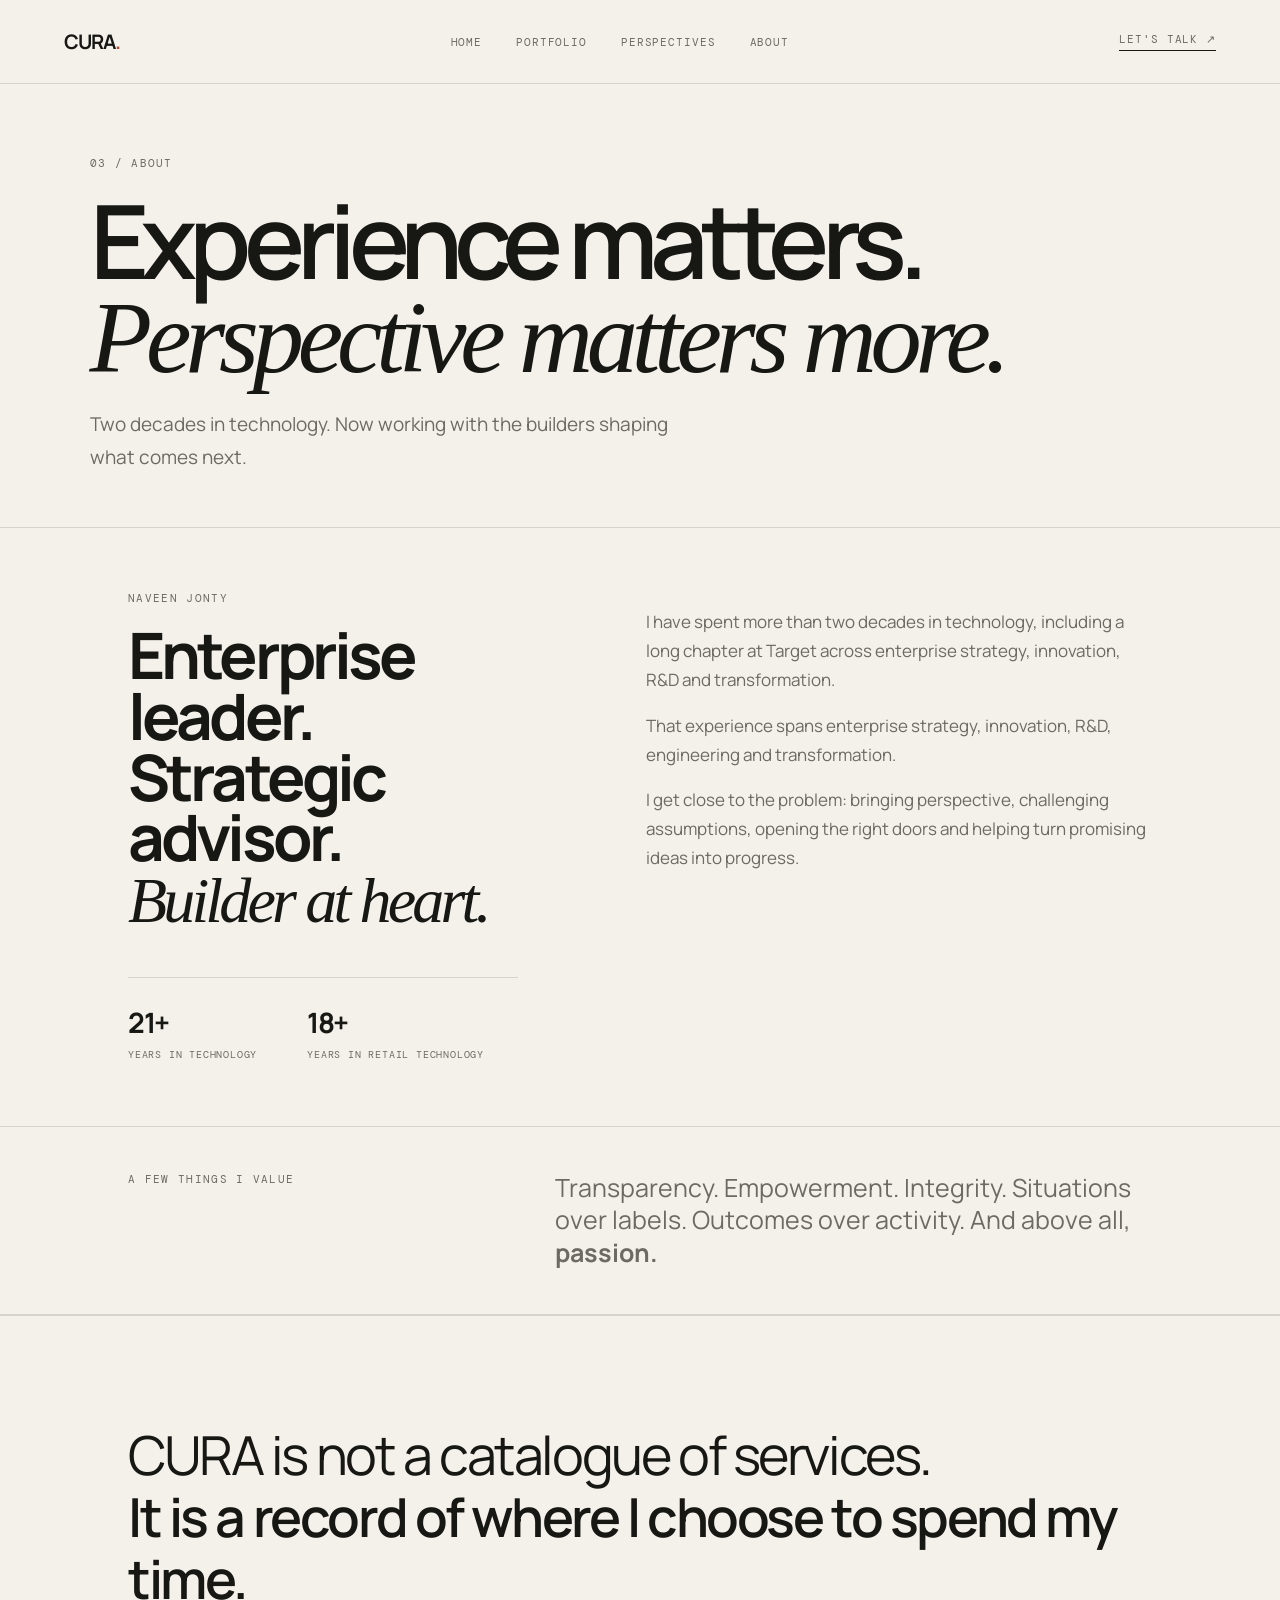
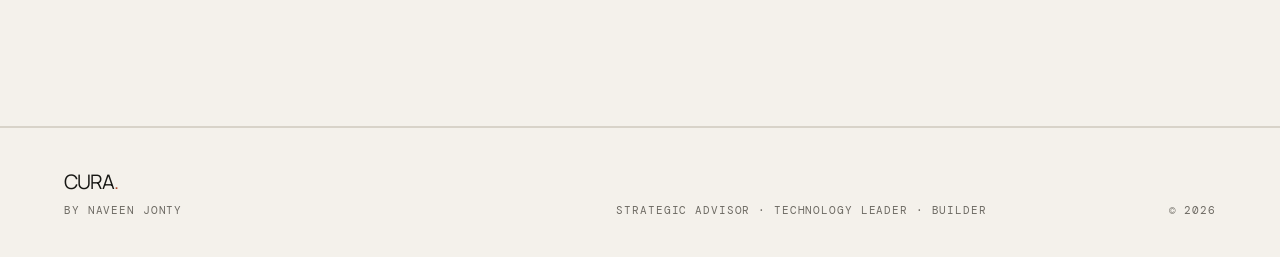
==== commit 742aa194: "ui changes" ====
--- a/about.html
+++ b/about.html
@@ -1 +1 @@
-<!doctype html><html lang="en"><head><meta charset="utf-8"><meta name="viewport" content="width=device-width,initial-scale=1"><title>About — CURA</title><meta name="description" content="CURA by Naveen Jonty — a portfolio of perspectives, people, businesses and ideas worth building."><link rel="stylesheet" href="styles.css"></head><body><header class="nav"><a class="brand" href="index.html">CURA<span>.</span></a><nav><a href="index.html">Home</a><a href="portfolio.html">Portfolio</a><a href="perspectives.html">Perspectives</a><a href="about.html">About</a></nav><a class="nav-note" href="mailto:hello@cura.ai">Let's talk ↗</a></header><main><section class="page-head"><div class="eyebrow">03 / About</div><h1>Experience matters.<br><em>Perspective matters more.</em></h1><p>Two decades in technology taught me how organisations change. Working with founders and builders is teaching me how the next chapter gets created.</p></section><section class="profile"><div><div class="eyebrow">Naveen Jonty</div><h2>Enterprise leader.<br>Strategic advisor.<br><em>Builder at heart.</em></h2><div class="profile-stats"><div><strong>21+</strong><span>Years in technology</span></div><div><strong>18+</strong><span>Years in retail technology</span></div></div></div><div class="profile-copy"><p>I have spent more than two decades in technology, with deep experience in retail technology and a long chapter at Target spanning enterprise strategy, innovation, R&amp;D and transformation.</p><p>That experience gave me a front-row seat to how large organisations make technology choices, build teams, scale engineering and navigate change. It also taught me that the most interesting problems are rarely solved by technology alone.</p><p>Today I increasingly choose to work alongside founders and ambitious teams — bringing an enterprise lens, pattern recognition, strategic challenge and a willingness to get close to the problem.</p><p>CURA is the home for that next chapter.</p></div></section><section class="about-grid"><div><div class="eyebrow">The journey</div><h2>Enterprise.<br>Innovation.<br>Building.</h2></div><div><p>I believe in transparency, empowerment and leading by example. I value situations over labels, outcomes over activity and integrity over convenience.</p><p>But above all, I believe <strong>passion wins over many things.</strong> That is why shared passion is one of the strongest filters I use before choosing where to spend my time.</p><p>CURA is deliberately not a catalogue of services. It is a record of the companies, ideas and people that earn my conviction.</p></div></section><section class="principles-section"><div class="eyebrow">What I bring</div><div class="principle-grid"><div><b>01</b><h3>Enterprise lens</h3><p>Seeing technology through strategy, operating models and outcomes.</p></div><div><b>02</b><h3>Builder empathy</h3><p>Respect for the ambiguity, speed and courage required to build.</p></div><div><b>03</b><h3>Outcome orientation</h3><p>Turning ideas into decisions, experiments and measurable progress.</p></div><div><b>04</b><h3>Long-term view</h3><p>Building relationships and value beyond the immediate transaction.</p></div></div></section><section class="statement"><p>The goal isn't to have the most impressive portfolio.<br><strong>It is to spend my time on work that matters.</strong></p></section></main><footer><div><span class="brand">CURA<span>.</span></span><p>By Naveen Jonty</p></div><div>Strategic Advisor · Technology Leader · Builder</div><div>© 2026</div></footer></body></html>+<!doctype html><html lang="en"><head><meta charset="utf-8"><meta name="viewport" content="width=device-width,initial-scale=1"><title>About — CURA</title><meta name="description" content="CURA by Naveen Jonty — a portfolio of perspectives, people, businesses and ideas worth building."><link rel="stylesheet" href="styles.css"></head><body class="about-page"><header class="nav"><a class="brand" href="index.html">CURA<span>.</span></a><nav><a href="index.html">Home</a><a href="portfolio.html">Portfolio</a><a href="perspectives.html">Perspectives</a><a href="about.html">About</a></nav><a class="nav-note" href="mailto:hello@cura.ai">Let's talk ↗</a></header><main><section class="page-head"><div class="eyebrow">03 / About</div><h1>Experience matters.<br><em>Perspective matters more.</em></h1><p>Two decades in technology. Now working with the builders shaping what comes next.</p></section><section class="profile"><div><div class="eyebrow">Naveen Jonty</div><h2>Enterprise leader.<br>Strategic advisor.<br><em>Builder at heart.</em></h2><div class="profile-stats"><div><strong>21+</strong><span>Years in technology</span></div><div><strong>18+</strong><span>Years in retail technology</span></div></div></div><div class="profile-copy"><p>I have spent more than two decades in technology, including a long chapter at Target across enterprise strategy, innovation, R&amp;D and transformation.</p><p>That experience spans enterprise strategy, innovation, R&amp;D, engineering and transformation.</p><p>I get close to the problem: bringing perspective, challenging assumptions, opening the right doors and helping turn promising ideas into progress.</p></div></section><section class="about-note"><div class="eyebrow">A few things I value</div><p>Transparency. Empowerment. Integrity. Situations over labels. Outcomes over activity. And above all, <strong>passion.</strong></p></section><section class="statement"><p>CURA is not a catalogue of services.<br><strong>It is a record of where I choose to spend my time.</strong></p></section></main><footer><div><span class="brand">CURA<span>.</span></span><p>By Naveen Jonty</p></div><div>Strategic Advisor · Technology Leader · Builder</div><div>© 2026</div></footer></body></html>
--- a/styles.css
+++ b/styles.css
@@ -2,3 +2,446 @@
 :root{--bg:#f4f1eb;--ink:#171714;--muted:#6d6a63;--line:#d8d3c9;--accent:#b34d2f}*{box-sizing:border-box}html{scroll-behavior:smooth}body{margin:0;background:var(--bg);color:var(--ink);font-family:Manrope,system-ui,sans-serif}a{color:inherit;text-decoration:none}.nav{height:84px;padding:0 5vw;display:flex;align-items:center;justify-content:space-between;border-bottom:1px solid var(--line);position:sticky;top:0;background:rgba(244,241,235,.94);backdrop-filter:blur(12px);z-index:10}.brand{font-size:20px;font-weight:700;letter-spacing:-.05em}.brand span{color:var(--accent)}nav{display:flex;gap:34px}nav a,.nav-note{font:11px "DM Mono",monospace;text-transform:uppercase;letter-spacing:.08em;color:var(--muted)}nav a.active,nav a:hover{color:var(--ink)}.nav-note{border-bottom:1px solid var(--ink);padding-bottom:4px}.hero{padding:13vh 10vw 15vh;max-width:1250px}.eyebrow,.tags,.role,.notes span,.smallcaps{font:11px "DM Mono",monospace;letter-spacing:.12em;text-transform:uppercase;color:var(--muted)}h1{font-size:clamp(58px,9vw,142px);line-height:.91;letter-spacing:-.075em;margin:35px 0 50px;font-weight:600}h1 em,h2 em{font-family:Georgia,serif;font-weight:400;letter-spacing:-.06em}p{line-height:1.7;color:var(--muted)}.lede{font-size:22px;max-width:680px;line-height:1.45;color:var(--ink)}.lede.small{font-size:15px;max-width:580px;margin-top:18px}.arrow-link,.text-link{display:inline-block;margin-top:34px;font:11px "DM Mono",monospace;text-transform:uppercase;letter-spacing:.08em;border-bottom:1px solid var(--ink);padding-bottom:7px}.arrow-link span{color:var(--accent);margin-left:12px}.statement{border-top:1px solid var(--line);border-bottom:1px solid var(--line);padding:8vw 10vw}.statement p{font-size:clamp(30px,4.2vw,62px);line-height:1.15;letter-spacing:-.045em;color:var(--ink);max-width:1050px}.statement strong{font-weight:600}.philosophy{padding:10vw;border-bottom:1px solid var(--line)}.philosophy-intro{display:grid;grid-template-columns:1fr 1.7fr;gap:8vw;margin-bottom:6vw}.philosophy-intro h2{font-size:clamp(40px,5vw,72px);line-height:.95;letter-spacing:-.06em;margin:20px 0}.bet{font-size:20px!important;color:var(--ink)!important;line-height:1.45!important;border-left:2px solid var(--accent);padding-left:20px}.principles{display:grid;grid-template-columns:repeat(3,1fr);border-top:1px solid var(--line)}.principle{padding:35px 30px 45px;border-right:1px solid var(--line);min-height:240px}.principle:nth-child(3n){border-right:0}.principle b{font:11px "DM Mono",monospace;color:var(--accent)}.principle h3{font-size:22px;letter-spacing:-.03em;margin:35px 0 12px}.principle p{font-size:14px;margin:0}.split{display:grid;grid-template-columns:1fr 1fr;gap:8vw;padding:11vw 10vw 7vw}.split h2,.closing h2{font-size:clamp(40px,5.5vw,76px);line-height:.95;letter-spacing:-.06em;margin:24px 0}.split p{font-size:18px;max-width:480px}.cards{display:grid;grid-template-columns:repeat(3,1fr);border-top:1px solid var(--line);margin:0 5vw}.card{padding:42px 5vw 60px 4vw;border-right:1px solid var(--line);position:relative;min-height:310px;transition:transform .3s}.card:hover{transform:translateY(-7px)}.card span{font:11px "DM Mono",monospace;letter-spacing:.1em;color:var(--muted)}.card h3{font-size:40px;letter-spacing:-.05em;margin:40px 0 12px}.card p{max-width:290px}.card b{position:absolute;right:30px;bottom:25px;font:12px "DM Mono",monospace;color:var(--accent)}.closing{padding:13vw 10vw 15vw;max-width:1100px}.closing p{font-size:18px;max-width:600px}.page-head{padding:11vw 10vw 9vw;border-bottom:1px solid var(--line)}.page-head h1{font-size:clamp(54px,8vw,118px);margin:35px 0}.page-head>p{font-size:19px;max-width:620px}.portfolio-list{padding:0 5vw}.portfolio-item{display:grid;grid-template-columns:15% 1fr;padding:8vw 5vw;border-bottom:1px solid var(--line);min-height:520px}.portfolio-item .num{font:12px "DM Mono",monospace;color:var(--accent)}.portfolio-item h2{font-size:clamp(50px,7vw,100px);letter-spacing:-.07em;margin:20px 0}.portfolio-item .big{font-size:25px;color:var(--ink);max-width:700px;line-height:1.35}.portfolio-item>div:last-child>p:not(.big){max-width:730px}.role{margin-top:55px;border-top:1px solid var(--line);padding-top:18px;max-width:760px}.role strong{font-family:Manrope;font-size:13px;letter-spacing:0;text-transform:none;color:var(--ink);margin-left:20px}.note-box{margin:7vw 10vw 12vw;padding:40px;border:1px solid var(--line);max-width:900px}.note-box p{font-size:25px;color:var(--ink);line-height:1.4}.notes{padding:0 10vw}.notes article{display:grid;grid-template-columns:20% 1fr 1fr;gap:5vw;border-bottom:1px solid var(--line);padding:6vw 0}.notes h2{font-size:clamp(28px,3.3vw,48px);line-height:1.05;letter-spacing:-.05em;margin:0}.notes p{margin:0;max-width:450px}.profile{display:grid;grid-template-columns:1fr 1.3fr;gap:10vw;padding:11vw 10vw;border-bottom:1px solid var(--line)}.profile h2{font-size:clamp(44px,5vw,72px);line-height:.95;letter-spacing:-.06em;margin:20px 0}.profile-copy p{font-size:17px;max-width:680px}.profile-stats{display:flex;gap:50px;margin-top:45px;padding-top:25px;border-top:1px solid var(--line)}.profile-stats strong{display:block;font-size:28px;letter-spacing:-.05em}.profile-stats span{font:10px "DM Mono",monospace;text-transform:uppercase;letter-spacing:.08em;color:var(--muted)}.about-grid{display:grid;grid-template-columns:1fr 1fr;gap:10vw;padding:11vw 10vw;border-bottom:1px solid var(--line)}.about-grid h2{font-size:clamp(45px,5vw,70px);line-height:.95;letter-spacing:-.06em}.about-grid p{font-size:18px;max-width:650px}.principles-section{padding:10vw}.principle-grid{display:grid;grid-template-columns:repeat(4,1fr);margin-top:60px}.principle-grid>div{padding:35px 30px 20px;border-top:1px solid var(--line);border-right:1px solid var(--line)}.principle-grid>div:last-child{border-right:0}.principle-grid b{font:11px "DM Mono",monospace;color:var(--accent)}.principle-grid h3{font-size:22px;margin-top:35px}.principle-grid p{font-size:14px}footer{border-top:1px solid var(--line);padding:40px 5vw;display:grid;grid-template-columns:1fr 1fr auto;gap:30px;align-items:end;font:11px "DM Mono",monospace;color:var(--muted);text-transform:uppercase;letter-spacing:.08em}footer p{font:11px "DM Mono",monospace;margin:8px 0 0}footer .brand{font:20px Manrope;text-transform:none;letter-spacing:-.05em;color:var(--ink)}@media(max-width:800px){.nav{height:70px}.nav nav{display:none}.hero{padding:12vh 7vw}.split,.about-grid,.profile,.philosophy-intro{grid-template-columns:1fr;padding-left:7vw;padding-right:7vw}.cards{grid-template-columns:1fr;margin:0 7vw}.card{border-right:0;border-bottom:1px solid var(--line)}.page-head{padding:18vw 7vw 12vw}.portfolio-list{padding:0 7vw}.portfolio-item{grid-template-columns:12% 1fr;padding:15vw 0}.portfolio-item h2{font-size:54px}.notes{padding:0 7vw}.notes article{grid-template-columns:1fr;gap:25px;padding:14vw 0}.principles{grid-template-columns:1fr}.principle{border-right:0;border-bottom:1px solid var(--line)}.principle-grid{grid-template-columns:1fr 1fr}.principle-grid>div{border-right:0}.statement{padding:15vw 7vw}footer{grid-template-columns:1fr;padding:35px 7vw;gap:15px}h1{font-size:clamp(52px,16vw,90px)}}
 .brand-mark{display:inline-block;margin-top:24px;padding:10px 14px;border:1px solid var(--line);background:#ebe7df;color:var(--ink);font-size:13px;font-weight:700;letter-spacing:-.03em}
 .company-link{display:inline-block;margin-top:22px;font:11px "DM Mono",monospace;text-transform:uppercase;letter-spacing:.08em;border-bottom:1px solid var(--ink);padding-bottom:5px;color:var(--ink)}
+
+.portfolio-snapshot{display:grid;grid-template-columns:1fr 1fr;gap:1px;background:var(--line);margin:0 5vw;border-bottom:1px solid var(--line)}.portfolio-card{background:var(--bg);padding:42px 4vw 48px;min-height:360px;position:relative;transition:transform .3s,background .3s}.portfolio-card:hover{transform:translateY(-5px);background:#efebe3}.card-top{display:flex;justify-content:space-between}.card-num{font:11px "DM Mono",monospace;color:var(--accent)}.portfolio-card .brand-mark{margin-top:42px}.portfolio-card h2{font-size:clamp(34px,3.6vw,52px);line-height:1;letter-spacing:-.055em;margin:25px 0 15px}.portfolio-card p{max-width:460px;font-size:14px;margin:0}.card-cta{position:absolute;bottom:32px;left:4vw;font:10px "DM Mono",monospace;text-transform:uppercase;letter-spacing:.1em;border-bottom:1px solid var(--ink);padding-bottom:5px}.how-work{padding:10vw;border-bottom:1px solid var(--line)}.how-intro{display:grid;grid-template-columns:1fr 1fr;gap:10vw;margin-bottom:6vw}.how-intro h2{font-size:clamp(42px,5vw,72px);line-height:.95;letter-spacing:-.06em;margin:24px 0}.work-lede{font-size:20px!important;line-height:1.45!important;color:var(--ink)!important}.engagement-grid{display:grid;grid-template-columns:repeat(4,1fr);border-top:1px solid var(--line)}.engagement{padding:32px 28px 20px;border-right:1px solid var(--line);min-height:230px}.engagement:last-child{border-right:0}.engagement span{font:11px "DM Mono",monospace;color:var(--accent)}.engagement h3{font-size:19px;margin:32px 0 12px}.engagement p{font-size:13px;margin:0}.portfolio-detail-label{padding:9vw 10vw 4vw;display:grid;grid-template-columns:1fr 1fr;gap:10vw}.portfolio-detail-label p{font-size:17px;max-width:600px;margin:0}@media(max-width:800px){.portfolio-snapshot{grid-template-columns:1fr;margin:0 7vw}.portfolio-card{min-height:320px;padding:34px 7vw}.card-cta{left:7vw}.how-work{padding:15vw 7vw}.how-intro,.portfolio-detail-label{grid-template-columns:1fr;gap:35px}.engagement-grid{grid-template-columns:1fr 1fr}.engagement{border-right:0;border-bottom:1px solid var(--line);min-height:220px}.portfolio-detail-label{padding:15vw 7vw 8vw}}
+
+/* CURA v2.2 — impact metrics */
+.impact{padding:10vw;border-bottom:1px solid var(--line)}
+.impact-intro{display:grid;grid-template-columns:1fr 1fr;gap:10vw;margin-bottom:5vw}
+.impact-intro h2{font-size:clamp(42px,5vw,72px);line-height:.95;letter-spacing:-.06em;margin:24px 0}
+.impact-intro p{font-size:17px;max-width:600px}
+.metric-grid{display:grid;grid-template-columns:repeat(3,1fr);border-top:1px solid var(--line)}
+.metric{padding:35px 28px 35px;border-right:1px solid var(--line);border-bottom:1px solid var(--line)}
+.metric:nth-child(3n){border-right:0}
+.metric strong{display:block;font-size:42px;letter-spacing:-.06em;color:var(--ink);line-height:1}
+.metric span{display:block;margin-top:13px;font:10px "DM Mono",monospace;text-transform:uppercase;letter-spacing:.09em;color:var(--muted)}
+.beyond{margin-top:5vw;border-top:1px solid var(--line);padding-top:35px}
+.beyond-label{font:10px "DM Mono",monospace;text-transform:uppercase;letter-spacing:.1em;color:var(--accent)}
+.impact-flow{display:grid;grid-template-columns:repeat(4,1fr);gap:0;margin-top:28px}
+.flow{padding:20px 25px;border-left:1px solid var(--line)}
+.flow:first-child{padding-left:0;border-left:0}
+.flow h3{font-size:18px;margin:0 0 8px}
+.flow p{font-size:13px;margin:0}
+.impact-close{margin-top:38px;font-size:20px!important;color:var(--ink)!important;line-height:1.4!important}
+@media(max-width:800px){.impact{padding:15vw 7vw}.impact-intro{grid-template-columns:1fr;gap:20px}.metric-grid{grid-template-columns:1fr 1fr}.metric:nth-child(3n){border-right:1px solid var(--line)}.metric:nth-child(2n){border-right:0}.impact-flow{grid-template-columns:1fr 1fr}.flow{border-left:0;border-top:1px solid var(--line)}}
+
+/* CURA v2.4 — lighter self-story + Home impact snapshot */
+.home-impact{padding:5vw 10vw;border-bottom:1px solid var(--line)}
+.home-impact-head{display:flex;justify-content:space-between;align-items:center;margin-bottom:28px}
+.home-impact-grid{display:grid;grid-template-columns:repeat(4,1fr);border-top:1px solid var(--line);border-bottom:1px solid var(--line)}
+.home-impact-grid>div{padding:28px 24px;border-right:1px solid var(--line)}
+.home-impact-grid>div:last-child{border-right:0}
+.home-impact-grid strong{display:block;font-size:38px;letter-spacing:-.06em;line-height:1}
+.home-impact-grid span{display:block;margin-top:10px;font:10px "DM Mono",monospace;text-transform:uppercase;letter-spacing:.09em;color:var(--muted)}
+.filter{padding:9vw 10vw;border-bottom:1px solid var(--line)}
+.filter-intro{display:grid;grid-template-columns:1fr 1fr;gap:10vw;margin-bottom:5vw}
+.filter-intro h2{font-size:clamp(42px,5vw,72px);line-height:.95;letter-spacing:-.06em;margin:24px 0}
+.filter-intro>p{font-size:20px;line-height:1.45;max-width:600px;margin:0}
+.filter-grid{display:grid;grid-template-columns:repeat(3,1fr);border-top:1px solid var(--line)}
+.filter-grid>div{padding:30px 28px;border-right:1px solid var(--line);min-height:170px}
+.filter-grid>div:last-child{border-right:0}
+.filter-grid b{font:11px "DM Mono",monospace;color:var(--accent)}
+.filter-grid h3{font-size:20px;margin:28px 0 10px}
+.filter-grid p{font-size:13px;margin:0}
+.about-note{padding:7vw 10vw;border-bottom:1px solid var(--line);display:grid;grid-template-columns:1fr 2fr;gap:10vw}
+.about-note p{font-size:25px;line-height:1.3;max-width:760px;margin:0}
+@media(max-width:800px){.home-impact{padding:10vw 7vw}.home-impact-grid{grid-template-columns:1fr 1fr}.home-impact-grid>div:nth-child(2){border-right:0}.filter{padding:13vw 7vw}.filter-intro{grid-template-columns:1fr;gap:20px}.filter-grid{grid-template-columns:1fr}.filter-grid>div{border-right:0;border-bottom:1px solid var(--line)}.about-note{padding:12vw 7vw;grid-template-columns:1fr;gap:25px}.about-note p{font-size:21px}}
+
+/* =========================================================
+   CURA v2.4 — corrected Home snapshot + filter
+   ========================================================= */
+.home-impact {
+  display: block;
+  width: 100%;
+  box-sizing: border-box;
+  padding: 7vw 10vw 6vw;
+  border-bottom: 1px solid var(--line);
+}
+.home-impact .section-head {
+  display: flex;
+  justify-content: space-between;
+  align-items: flex-end;
+  gap: 30px;
+  margin-bottom: 42px;
+}
+.home-impact .section-head a {
+  font: 10px "DM Mono", monospace;
+  text-transform: uppercase;
+  letter-spacing: .1em;
+  color: var(--ink);
+  border-bottom: 1px solid var(--ink);
+  padding-bottom: 6px;
+  text-decoration: none;
+}
+.home-impact-grid {
+  display: grid;
+  grid-template-columns: repeat(4, minmax(0, 1fr));
+  width: 100%;
+  border-top: 1px solid var(--line);
+}
+.home-impact-item {
+  min-width: 0;
+  padding: 30px 28px 25px;
+  border-right: 1px solid var(--line);
+}
+.home-impact-item:first-child { padding-left: 0; }
+.home-impact-item:last-child {
+  border-right: 0;
+  padding-right: 0;
+}
+.home-impact-item strong {
+  display: block;
+  font-size: clamp(38px, 4vw, 58px);
+  line-height: 1;
+  letter-spacing: -.06em;
+}
+.home-impact-item span {
+  display: block;
+  margin-top: 13px;
+  font: 10px "DM Mono", monospace;
+  text-transform: uppercase;
+  letter-spacing: .08em;
+  color: var(--muted);
+}
+.filter {
+  padding: 9vw 10vw;
+  border-bottom: 1px solid var(--line);
+}
+.filter-intro {
+  display: grid;
+  grid-template-columns: 1fr 1fr;
+  gap: 10vw;
+  align-items: end;
+  margin-bottom: 6vw;
+}
+.filter-intro h2 {
+  font-size: clamp(42px, 5vw, 72px);
+  line-height: .95;
+  letter-spacing: -.06em;
+  margin: 24px 0 0;
+}
+.filter-intro > p {
+  max-width: 620px;
+  font-size: 18px;
+  line-height: 1.45;
+  margin: 0;
+}
+.filter-grid {
+  display: grid;
+  grid-template-columns: repeat(3, minmax(0, 1fr));
+  border-top: 1px solid var(--line);
+}
+.filter-card {
+  min-width: 0;
+  padding: 30px 30px 25px;
+  border-right: 1px solid var(--line);
+}
+.filter-card:first-child { padding-left: 0; }
+.filter-card:last-child {
+  border-right: 0;
+  padding-right: 0;
+}
+.filter-card > span {
+  font: 11px "DM Mono", monospace;
+  color: var(--accent);
+}
+.filter-card h3 {
+  font-size: 20px;
+  line-height: 1.1;
+  margin: 30px 0 12px;
+}
+.filter-card p {
+  font-size: 13px;
+  line-height: 1.5;
+  margin: 0;
+  max-width: 360px;
+}
+@media (max-width: 800px) {
+  .home-impact, .filter { padding-left: 7vw; padding-right: 7vw; }
+  .home-impact .section-head { display: block; }
+  .home-impact .section-head a { display: inline-block; margin-top: 24px; }
+  .home-impact-grid { grid-template-columns: 1fr 1fr; }
+  .home-impact-item { border-right: 1px solid var(--line); }
+  .home-impact-item:nth-child(2n) { border-right: 0; }
+  .home-impact-item:nth-child(n) { padding-left: 0; padding-right: 24px; }
+  .filter-intro { grid-template-columns: 1fr; gap: 25px; }
+  .filter-grid { grid-template-columns: 1fr; }
+  .filter-card, .filter-card:first-child, .filter-card:last-child {
+    border-right: 0;
+    border-bottom: 1px solid var(--line);
+    padding: 28px 0;
+  }
+  .filter-card:last-child { border-bottom: 0; }
+}
+
+/* CURA v2.4 final — Home content restored and simplified */
+.home-impact { position: relative; }
+.home-impact .section-head { display:flex; justify-content:space-between; align-items:flex-end; gap:30px; margin-bottom:42px; }
+.home-impact .section-head a { font:10px "DM Mono",monospace; text-transform:uppercase; letter-spacing:.1em; color:var(--ink); border-bottom:1px solid var(--ink); padding-bottom:6px; text-decoration:none; }
+.home-impact-grid { display:grid; grid-template-columns:repeat(4,minmax(0,1fr)); width:100%; border-top:1px solid var(--line); border-bottom:1px solid var(--line); }
+.home-impact-item { min-width:0; padding:30px 28px 25px; border-right:1px solid var(--line); }
+.home-impact-item:first-child { padding-left:0; }
+.home-impact-item:last-child { border-right:0; padding-right:0; }
+.home-impact-item strong { display:block; font-size:clamp(38px,4vw,58px); line-height:1; letter-spacing:-.06em; }
+.home-impact-item span { display:block; margin-top:13px; font:10px "DM Mono",monospace; text-transform:uppercase; letter-spacing:.08em; color:var(--muted); }
+.filter-card { min-width:0; padding:30px 30px 25px; border-right:1px solid var(--line); }
+.filter-card:first-child { padding-left:0; }
+.filter-card:last-child { border-right:0; padding-right:0; }
+.filter-card > span { font:11px "DM Mono",monospace; color:var(--accent); }
+.filter-card h3 { font-size:20px; line-height:1.1; margin:30px 0 12px; }
+.filter-card p { font-size:13px; line-height:1.5; margin:0; max-width:360px; }
+@media(max-width:800px){
+  .home-impact .section-head { display:block; }
+  .home-impact .section-head a { display:inline-block; margin-top:24px; }
+  .home-impact-grid { grid-template-columns:1fr 1fr; }
+  .home-impact-item { border-right:1px solid var(--line); padding-left:0; padding-right:24px; }
+  .home-impact-item:nth-child(2n) { border-right:0; }
+  .filter-grid { grid-template-columns:1fr; }
+  .filter-card,.filter-card:first-child,.filter-card:last-child { border-right:0; border-bottom:1px solid var(--line); padding:28px 0; }
+  .filter-card:last-child { border-bottom:0; }
+}
+
+/* CURA v2.4.1 — tighten Home rhythm */
+.home .hero, body.home .hero { padding-top: 9vh; padding-bottom: 8vh; }
+.hero + .statement { margin-top: 0; }
+.statement { padding-top: 6vw; padding-bottom: 6vw; }
+@media(max-width:800px){
+  .home .hero, body.home .hero { padding-top: 8vh; padding-bottom: 8vh; }
+  .statement { padding-top: 12vw; padding-bottom: 12vw; }
+}
+
+/* =========================================================
+   CURA v2.4.2 — Home pacing
+   Keep the editorial feel, remove excessive vertical gaps.
+   ========================================================= */
+.home-page .hero,
+.hero { padding-bottom: 8vh; }
+
+.home-page .statement,
+.statement { padding-top: 7vh; padding-bottom: 7vh; }
+
+.home-impact { padding-top: 6vh; padding-bottom: 6vh; }
+
+.filter { padding-top: 7vh; padding-bottom: 7vh; }
+
+@media (max-width: 800px) {
+  .home-page .hero, .hero { padding-bottom: 6vh; }
+  .home-page .statement, .statement { padding-top: 6vh; padding-bottom: 6vh; }
+  .home-impact, .filter { padding-top: 6vh; padding-bottom: 6vh; }
+}
+
+/* CURA v2.4.3 — tighter Home hero/statement rhythm */
+.hero { padding-top: 8vh; padding-bottom: 4vh; }
+.statement { padding-top: 4vh; padding-bottom: 4vh; }
+.home-impact { padding-top: 4vh; padding-bottom: 5vh; }
+
+@media (max-width: 800px) {
+  .hero { padding-top: 6vh; padding-bottom: 3vh; }
+  .statement { padding-top: 4vh; padding-bottom: 4vh; }
+  .home-impact { padding-top: 4vh; padding-bottom: 5vh; }
+}
+
+/* =========================================================
+   CURA v2.4.4 — consistent page rhythm
+   Portfolio gets the same tighter editorial pacing as Home.
+   ========================================================= */
+.portfolio-page .hero,
+body.portfolio-page .hero { padding-top: 8vh; padding-bottom: 7vh; }
+
+.portfolio-page .split,
+body.portfolio-page .split { padding-top: 7vh; padding-bottom: 7vh; }
+
+.portfolio-page .portfolio-snapshot,
+body.portfolio-page .portfolio-snapshot { padding-top: 6vh; padding-bottom: 6vh; }
+
+@media (max-width: 800px) {
+  .portfolio-page .hero,
+  body.portfolio-page .hero { padding-top: 6vh; padding-bottom: 5vh; }
+
+  .portfolio-page .split,
+  body.portfolio-page .split { padding-top: 6vh; padding-bottom: 6vh; }
+
+  .portfolio-page .portfolio-snapshot,
+  body.portfolio-page .portfolio-snapshot { padding-top: 5vh; padding-bottom: 5vh; }
+}
+
+/* =========================================================
+   CURA v2.4.5 — site-wide editorial rhythm
+   One coherent spacing pass across all pages.
+   ========================================================= */
+
+/* Shared page openings */
+.page-head {
+  padding: 8vh 7vw 6vh;
+}
+.page-head h1 {
+  margin: 24px 0;
+}
+.page-head > p {
+  margin-bottom: 0;
+}
+
+/* Home */
+.home-page .hero {
+  padding-top: 7vh;
+  padding-bottom: 4vh;
+}
+.home-page .statement {
+  padding-top: 4vh;
+  padding-bottom: 4vh;
+}
+.home-page .home-impact {
+  padding-top: 4vh;
+  padding-bottom: 5vh;
+}
+.home-page .filter {
+  padding-top: 6vh;
+  padding-bottom: 6vh;
+}
+.home-page .split {
+  padding-top: 6vh;
+  padding-bottom: 6vh;
+}
+.home-page .closing {
+  padding-top: 7vh;
+  padding-bottom: 8vh;
+}
+
+/* Portfolio */
+.portfolio-page .page-head {
+  padding-top: 8vh;
+  padding-bottom: 6vh;
+}
+.portfolio-page .portfolio-snapshot {
+  margin-top: 0;
+}
+.portfolio-page .how-work {
+  padding-top: 7vh;
+  padding-bottom: 7vh;
+}
+.portfolio-page .impact {
+  padding-top: 7vh;
+  padding-bottom: 7vh;
+}
+.portfolio-page .portfolio-detail-label {
+  padding-top: 6vh;
+  padding-bottom: 3vh;
+}
+.portfolio-page .note-box {
+  margin-top: 5vh;
+  margin-bottom: 7vh;
+}
+
+/* Perspectives */
+.perspectives-page .page-head {
+  padding-top: 8vh;
+  padding-bottom: 6vh;
+}
+.perspectives-page .notes {
+  padding-top: 0;
+  padding-bottom: 0;
+}
+.perspectives-page .notes article {
+  padding-top: 4vh;
+  padding-bottom: 4vh;
+}
+.perspectives-page .closing {
+  padding-top: 7vh;
+  padding-bottom: 8vh;
+}
+
+/* About */
+.about-page .page-head {
+  padding-top: 8vh;
+  padding-bottom: 6vh;
+}
+.about-page .profile {
+  padding-top: 7vh;
+  padding-bottom: 7vh;
+}
+.about-page .about-note {
+  padding-top: 5vh;
+  padding-bottom: 5vh;
+}
+.about-page .statement {
+  padding-top: 6vh;
+  padding-bottom: 7vh;
+}
+
+/* Keep the desktop composition airy, but not oversized */
+@media (min-width: 801px) {
+  .page-head h1 {
+    max-width: 1100px;
+  }
+  .portfolio-page .page-head h1 {
+    max-width: 1000px;
+  }
+}
+
+/* Mobile remains compact without becoming cramped */
+@media (max-width: 800px) {
+  .page-head {
+    padding-top: 7vh;
+    padding-bottom: 5vh;
+  }
+  .home-page .hero {
+    padding-top: 6vh;
+    padding-bottom: 3vh;
+  }
+  .home-page .statement,
+  .home-page .home-impact,
+  .home-page .filter,
+  .home-page .split {
+    padding-top: 5vh;
+    padding-bottom: 5vh;
+  }
+  .portfolio-page .how-work,
+  .portfolio-page .impact,
+  .portfolio-page .portfolio-detail-label {
+    padding-top: 5vh;
+    padding-bottom: 5vh;
+  }
+  .perspectives-page .notes article {
+    padding-top: 6vh;
+    padding-bottom: 6vh;
+  }
+  .about-page .profile {
+    padding-top: 6vh;
+    padding-bottom: 6vh;
+  }
+}
+
+/* CURA v2.5 — purpose / positioning line */
+.hero-purpose {
+  max-width: 820px;
+  margin: 0 0 4vh;
+  font-size: clamp(19px, 2vw, 28px);
+  line-height: 1.25;
+  letter-spacing: -.025em;
+  color: var(--ink);
+}
+@media (max-width: 800px) {
+  .hero-purpose {
+    max-width: 100%;
+    margin-bottom: 3vh;
+    font-size: 20px;
+  }
+}
+
+/* CURA v2.5.1 — crisper purpose statement */
+.hero-purpose {
+  max-width: 1100px;
+  margin-bottom: 2.5vh;
+  font-size: clamp(18px, 1.75vw, 25px);
+  line-height: 1.2;
+}
+@media (max-width: 800px) {
+  .hero-purpose {
+    margin-bottom: 2vh;
+    font-size: 19px;
+  }
+}
+
+/* CURA v2.5.2 — content/rhythm cleanup */
+.hero-purpose { margin-bottom: 2vh; }
+.hero .lede, .hero .intro { margin-bottom: 2.5vh; }
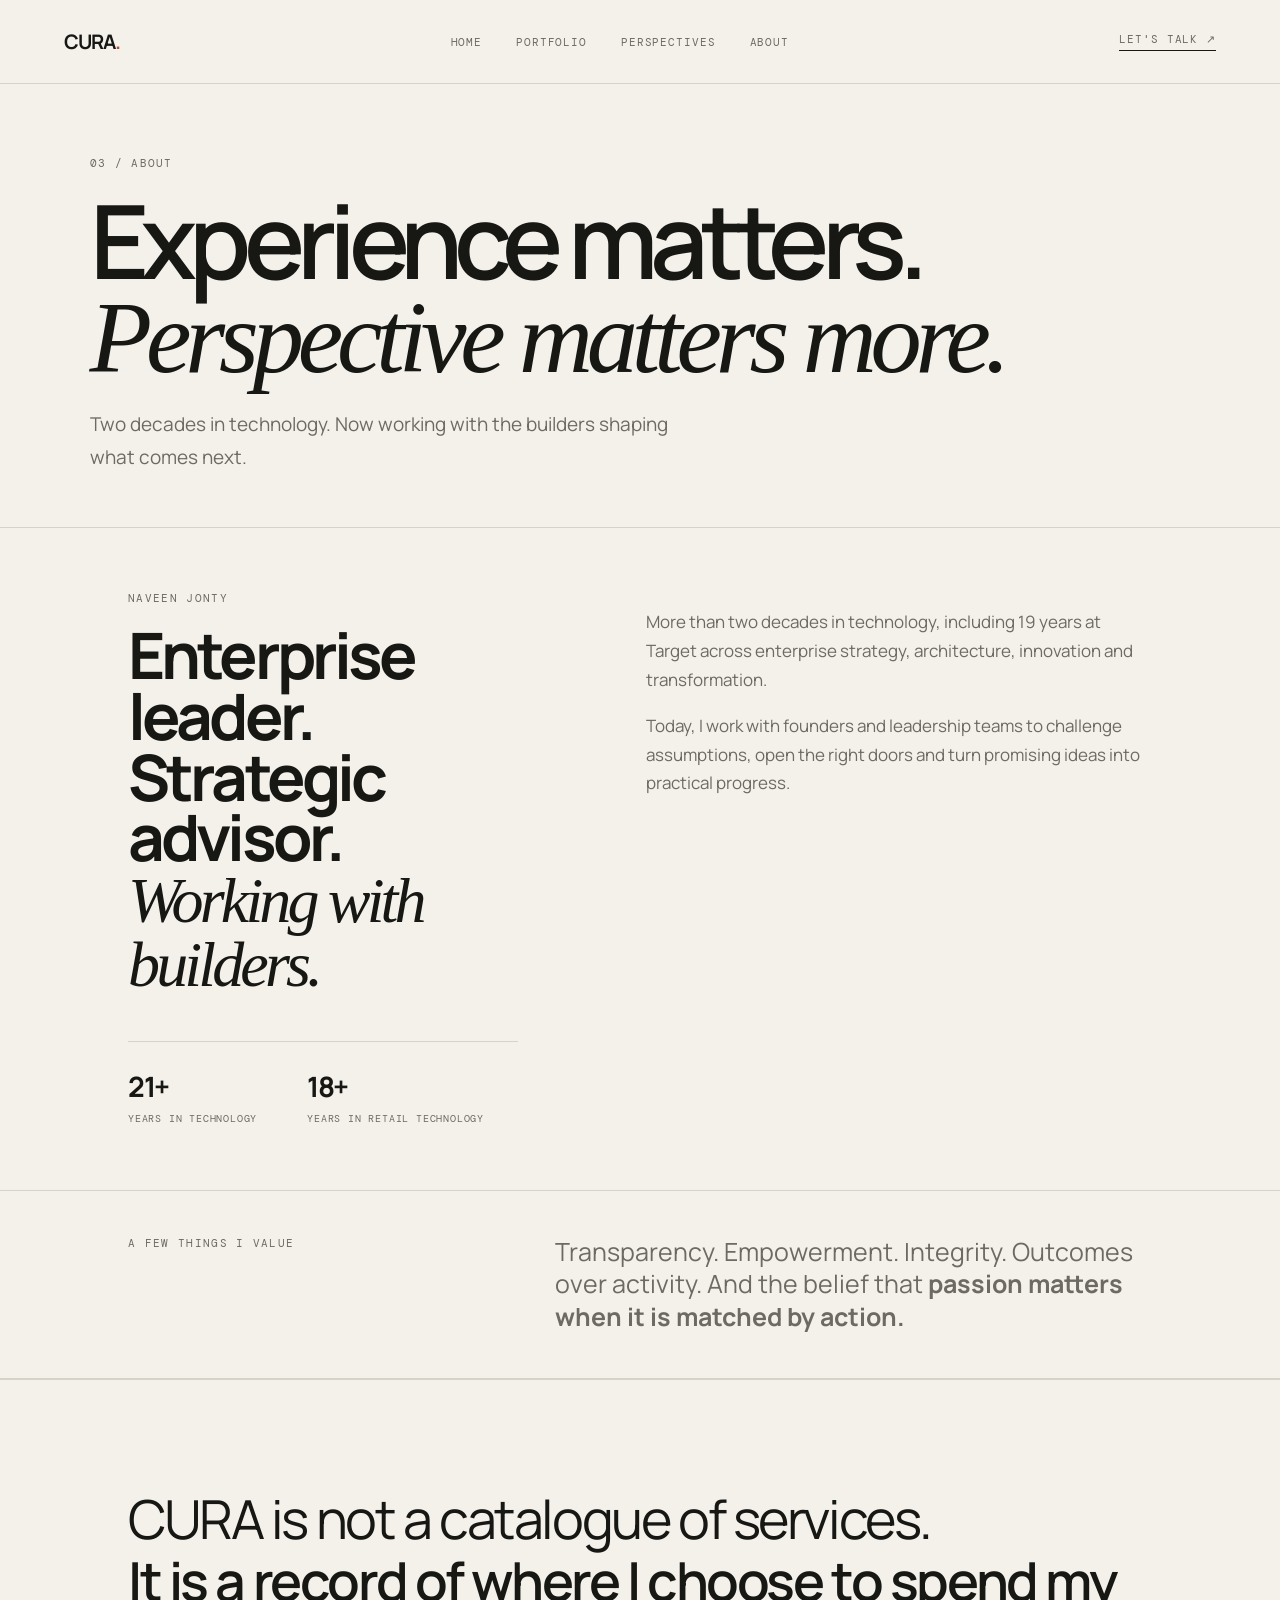
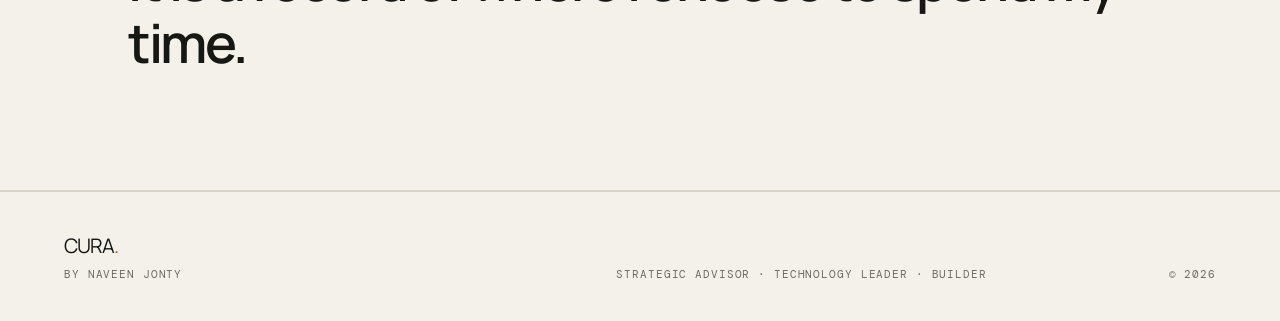
==== commit 7bcc0733: "Made home page simpler" ====
--- a/about.html
+++ b/about.html
@@ -1 +1 @@
-<!doctype html><html lang="en"><head><meta charset="utf-8"><meta name="viewport" content="width=device-width,initial-scale=1"><title>About — CURA</title><meta name="description" content="CURA by Naveen Jonty — a portfolio of perspectives, people, businesses and ideas worth building."><link rel="stylesheet" href="styles.css"></head><body class="about-page"><header class="nav"><a class="brand" href="index.html">CURA<span>.</span></a><nav><a href="index.html">Home</a><a href="portfolio.html">Portfolio</a><a href="perspectives.html">Perspectives</a><a href="about.html">About</a></nav><a class="nav-note" href="mailto:hello@cura.ai">Let's talk ↗</a></header><main><section class="page-head"><div class="eyebrow">03 / About</div><h1>Experience matters.<br><em>Perspective matters more.</em></h1><p>Two decades in technology. Now working with the builders shaping what comes next.</p></section><section class="profile"><div><div class="eyebrow">Naveen Jonty</div><h2>Enterprise leader.<br>Strategic advisor.<br><em>Builder at heart.</em></h2><div class="profile-stats"><div><strong>21+</strong><span>Years in technology</span></div><div><strong>18+</strong><span>Years in retail technology</span></div></div></div><div class="profile-copy"><p>I have spent more than two decades in technology, including a long chapter at Target across enterprise strategy, innovation, R&amp;D and transformation.</p><p>That experience spans enterprise strategy, innovation, R&amp;D, engineering and transformation.</p><p>I get close to the problem: bringing perspective, challenging assumptions, opening the right doors and helping turn promising ideas into progress.</p></div></section><section class="about-note"><div class="eyebrow">A few things I value</div><p>Transparency. Empowerment. Integrity. Situations over labels. Outcomes over activity. And above all, <strong>passion.</strong></p></section><section class="statement"><p>CURA is not a catalogue of services.<br><strong>It is a record of where I choose to spend my time.</strong></p></section></main><footer><div><span class="brand">CURA<span>.</span></span><p>By Naveen Jonty</p></div><div>Strategic Advisor · Technology Leader · Builder</div><div>© 2026</div></footer></body></html>+<!doctype html><html lang="en"><head><meta charset="utf-8"><meta name="viewport" content="width=device-width,initial-scale=1"><title>About — CURA</title><meta name="description" content="CURA by Naveen Jonty — a portfolio of perspectives, people, businesses and ideas worth building."><link rel="stylesheet" href="styles.css"></head><body class="about-page"><header class="nav"><a class="brand" href="index.html">CURA<span>.</span></a><nav><a href="index.html">Home</a><a href="portfolio.html">Portfolio</a><a href="perspectives.html">Perspectives</a><a href="about.html">About</a></nav><a class="nav-note" href="mailto:hello@cura.ai">Let's talk ↗</a></header><main><section class="page-head"><div class="eyebrow">03 / About</div><h1>Experience matters.<br><em>Perspective matters more.</em></h1><p>Two decades in technology. Now working with the builders shaping what comes next.</p></section><section class="profile"><div><div class="eyebrow">Naveen Jonty</div><h2>Enterprise leader.<br>Strategic advisor.<br><em>Working with builders.</em></h2><div class="profile-stats"><div><strong>21+</strong><span>Years in technology</span></div><div><strong>18+</strong><span>Years in retail technology</span></div></div></div><div class="profile-copy"><p>More than two decades in technology, including 19 years at Target across enterprise strategy, architecture, innovation and transformation.</p><p>Today, I work with founders and leadership teams to challenge assumptions, open the right doors and turn promising ideas into practical progress.</p></div></section><section class="about-note"><div class="eyebrow">A few things I value</div><p>Transparency. Empowerment. Integrity. Outcomes over activity. And the belief that <strong>passion matters when it is matched by action.</strong></p></section><section class="statement"><p>CURA is not a catalogue of services.<br><strong>It is a record of where I choose to spend my time.</strong></p></section></main><footer><div><span class="brand">CURA<span>.</span></span><p>By Naveen Jonty</p></div><div>Strategic Advisor · Technology Leader · Builder</div><div>© 2026</div></footer></body></html>
--- a/styles.css
+++ b/styles.css
@@ -3,7 +3,7 @@
 .brand-mark{display:inline-block;margin-top:24px;padding:10px 14px;border:1px solid var(--line);background:#ebe7df;color:var(--ink);font-size:13px;font-weight:700;letter-spacing:-.03em}
 .company-link{display:inline-block;margin-top:22px;font:11px "DM Mono",monospace;text-transform:uppercase;letter-spacing:.08em;border-bottom:1px solid var(--ink);padding-bottom:5px;color:var(--ink)}
 
-.portfolio-snapshot{display:grid;grid-template-columns:1fr 1fr;gap:1px;background:var(--line);margin:0 5vw;border-bottom:1px solid var(--line)}.portfolio-card{background:var(--bg);padding:42px 4vw 48px;min-height:360px;position:relative;transition:transform .3s,background .3s}.portfolio-card:hover{transform:translateY(-5px);background:#efebe3}.card-top{display:flex;justify-content:space-between}.card-num{font:11px "DM Mono",monospace;color:var(--accent)}.portfolio-card .brand-mark{margin-top:42px}.portfolio-card h2{font-size:clamp(34px,3.6vw,52px);line-height:1;letter-spacing:-.055em;margin:25px 0 15px}.portfolio-card p{max-width:460px;font-size:14px;margin:0}.card-cta{position:absolute;bottom:32px;left:4vw;font:10px "DM Mono",monospace;text-transform:uppercase;letter-spacing:.1em;border-bottom:1px solid var(--ink);padding-bottom:5px}.how-work{padding:10vw;border-bottom:1px solid var(--line)}.how-intro{display:grid;grid-template-columns:1fr 1fr;gap:10vw;margin-bottom:6vw}.how-intro h2{font-size:clamp(42px,5vw,72px);line-height:.95;letter-spacing:-.06em;margin:24px 0}.work-lede{font-size:20px!important;line-height:1.45!important;color:var(--ink)!important}.engagement-grid{display:grid;grid-template-columns:repeat(4,1fr);border-top:1px solid var(--line)}.engagement{padding:32px 28px 20px;border-right:1px solid var(--line);min-height:230px}.engagement:last-child{border-right:0}.engagement span{font:11px "DM Mono",monospace;color:var(--accent)}.engagement h3{font-size:19px;margin:32px 0 12px}.engagement p{font-size:13px;margin:0}.portfolio-detail-label{padding:9vw 10vw 4vw;display:grid;grid-template-columns:1fr 1fr;gap:10vw}.portfolio-detail-label p{font-size:17px;max-width:600px;margin:0}@media(max-width:800px){.portfolio-snapshot{grid-template-columns:1fr;margin:0 7vw}.portfolio-card{min-height:320px;padding:34px 7vw}.card-cta{left:7vw}.how-work{padding:15vw 7vw}.how-intro,.portfolio-detail-label{grid-template-columns:1fr;gap:35px}.engagement-grid{grid-template-columns:1fr 1fr}.engagement{border-right:0;border-bottom:1px solid var(--line);min-height:220px}.portfolio-detail-label{padding:15vw 7vw 8vw}}
+.portfolio-snapshot{display:grid;grid-template-columns:1fr 1fr;gap:1px;background:var(--line);margin:0 5vw;border-bottom:1px solid var(--line)}.portfolio-card{background:var(--bg);padding:42px 4vw 48px;min-height:360px;position:relative;display:flex;flex-direction:column;align-items:flex-start;transition:transform .3s,background .3s}.portfolio-card:hover{transform:translateY(-5px);background:#efebe3}.card-top{display:flex;justify-content:space-between}.card-num{font:11px "DM Mono",monospace;color:var(--accent)}.portfolio-card .brand-mark{margin-top:42px}.portfolio-card h2{font-size:clamp(34px,3.6vw,52px);line-height:1;letter-spacing:-.055em;margin:25px 0 15px}.portfolio-card p{max-width:460px;font-size:14px;margin:0 0 42px}.card-cta{position:absolute;bottom:32px;left:4vw;font:10px "DM Mono",monospace;text-transform:uppercase;letter-spacing:.1em;border-bottom:1px solid var(--ink);padding-bottom:5px}.how-work{padding:10vw;border-bottom:1px solid var(--line)}.how-intro{display:grid;grid-template-columns:1fr 1fr;gap:10vw;margin-bottom:6vw}.how-intro h2{font-size:clamp(42px,5vw,72px);line-height:.95;letter-spacing:-.06em;margin:24px 0}.work-lede{font-size:20px!important;line-height:1.45!important;color:var(--ink)!important}.engagement-grid{display:grid;grid-template-columns:repeat(4,1fr);border-top:1px solid var(--line)}.engagement{padding:32px 28px 20px;border-right:1px solid var(--line);min-height:230px}.engagement:last-child{border-right:0}.engagement span{font:11px "DM Mono",monospace;color:var(--accent)}.engagement h3{font-size:19px;margin:32px 0 12px}.engagement p{font-size:13px;margin:0}.portfolio-detail-label{padding:9vw 10vw 4vw;display:grid;grid-template-columns:1fr 1fr;gap:10vw}.portfolio-detail-label p{font-size:17px;max-width:600px;margin:0}@media(max-width:800px){.portfolio-snapshot{grid-template-columns:1fr;margin:0 7vw}.portfolio-card{min-height:320px;padding:34px 7vw}.card-cta{left:7vw}.how-work{padding:15vw 7vw}.how-intro,.portfolio-detail-label{grid-template-columns:1fr;gap:35px}.engagement-grid{grid-template-columns:1fr 1fr}.engagement{border-right:0;border-bottom:1px solid var(--line);min-height:220px}.portfolio-detail-label{padding:15vw 7vw 8vw}}
 
 /* CURA v2.2 — impact metrics */
 .impact{padding:10vw;border-bottom:1px solid var(--line)}
@@ -442,6 +442,86 @@
   }
 }
 
-/* CURA v2.5.2 — content/rhythm cleanup */
+/* CURA v2.7 — Navera first, home visibility, video link and card alignment */
 .hero-purpose { margin-bottom: 2vh; }
 .hero .lede, .hero .intro { margin-bottom: 2.5vh; }
+
+/* Navera portfolio video feature */
+.navera-video{display:grid;grid-template-columns:110px 1fr;gap:26px;align-items:center;max-width:820px;margin:44px 0 10px;padding:28px;border:1px solid var(--line);background:#efebe3}
+.navera-video-mark{display:flex;align-items:center;justify-content:center;width:86px;height:86px;border:1px solid var(--ink);border-radius:50%;font-size:25px;padding-left:5px;color:var(--ink)}
+.navera-video-copy .eyebrow{display:block;margin-bottom:12px}
+.navera-video-copy h3{font-size:clamp(23px,3vw,34px);line-height:1.12;letter-spacing:-.04em;margin:0 0 10px}
+.navera-video-copy p{max-width:620px;margin:0 0 14px}
+@media(max-width:640px){.navera-video{grid-template-columns:1fr;gap:18px;padding:22px}.navera-video-mark{width:64px;height:64px;font-size:20px}}
+
+/* CURA v2.9 — four standard cards plus one intentional horizontal feature card */
+.portfolio-snapshot > .portfolio-card:nth-child(5) {
+  grid-column: 1 / -1;
+  display: grid;
+  grid-template-columns: minmax(220px, .8fr) minmax(0, 1.2fr);
+  grid-template-rows: auto auto 1fr auto;
+  column-gap: 5vw;
+  align-items: start;
+  min-height: 290px;
+  padding: 38px 4vw 38px;
+}
+.portfolio-snapshot > .portfolio-card:nth-child(5) .card-top { grid-column: 1 / -1; }
+.portfolio-snapshot > .portfolio-card:nth-child(5) .brand-mark { grid-column: 1; grid-row: 2 / span 3; margin-top: 38px; }
+.portfolio-snapshot > .portfolio-card:nth-child(5) h2 { grid-column: 2; grid-row: 2; margin-top: 32px; }
+.portfolio-snapshot > .portfolio-card:nth-child(5) p { grid-column: 2; grid-row: 3; max-width: 620px; margin-bottom: 28px; }
+.portfolio-snapshot > .portfolio-card:nth-child(5) .card-cta { grid-column: 2; grid-row: 4; position: static; justify-self: start; align-self: end; }
+@media(max-width:800px) {
+  .portfolio-snapshot > .portfolio-card:nth-child(5) { display:flex; grid-column: auto; min-height:320px; padding:34px 7vw; }
+  .portfolio-snapshot > .portfolio-card:nth-child(5) .brand-mark { margin-top:42px; }
+  .portfolio-snapshot > .portfolio-card:nth-child(5) h2 { margin:25px 0 15px; }
+  .portfolio-snapshot > .portfolio-card:nth-child(5) p { margin:0 0 42px; }
+  .portfolio-snapshot > .portfolio-card:nth-child(5) .card-cta { position:absolute; bottom:32px; left:7vw; }
+}
+
+
+/* CURA v3.0 — explicit home snapshot layout fix
+   Four standard cards in a 2×2 grid, followed by one full-width feature card. */
+@media (min-width: 801px) {
+  .home-page .portfolio-snapshot.home-snapshot {
+    display: grid;
+    grid-template-columns: repeat(2, minmax(0, 1fr));
+    grid-auto-flow: row;
+  }
+  .home-page .portfolio-snapshot.home-snapshot > a.portfolio-card:last-child {
+    grid-column: 1 / -1 !important;
+    width: auto;
+    min-width: 0;
+    display: grid;
+    grid-template-columns: minmax(220px, .8fr) minmax(0, 1.2fr);
+    grid-template-rows: auto auto 1fr auto;
+    column-gap: 5vw;
+    align-items: start;
+    min-height: 290px;
+    padding: 38px 4vw;
+  }
+  .home-page .portfolio-snapshot.home-snapshot > a.portfolio-card:last-child .card-top { grid-column: 1 / -1; }
+  .home-page .portfolio-snapshot.home-snapshot > a.portfolio-card:last-child .brand-mark { grid-column: 1; grid-row: 2 / span 3; margin-top: 38px; }
+  .home-page .portfolio-snapshot.home-snapshot > a.portfolio-card:last-child h2 { grid-column: 2; grid-row: 2; margin-top: 32px; }
+  .home-page .portfolio-snapshot.home-snapshot > a.portfolio-card:last-child p { grid-column: 2; grid-row: 3; max-width: 620px; margin-bottom: 28px; }
+  .home-page .portfolio-snapshot.home-snapshot > a.portfolio-card:last-child .card-cta { grid-column: 2; grid-row: 4; position: static; justify-self: start; align-self: end; }
+}
+@media (max-width: 800px) {
+  .home-page .portfolio-snapshot.home-snapshot { grid-template-columns: 1fr; }
+  .home-page .portfolio-snapshot.home-snapshot > a.portfolio-card:last-child { grid-column: auto; display: flex; min-height: 320px; padding: 34px 7vw; }
+  .home-page .portfolio-snapshot.home-snapshot > a.portfolio-card:last-child .brand-mark { margin-top: 42px; }
+  .home-page .portfolio-snapshot.home-snapshot > a.portfolio-card:last-child h2 { margin: 25px 0 15px; }
+  .home-page .portfolio-snapshot.home-snapshot > a.portfolio-card:last-child p { margin: 0 0 42px; }
+  .home-page .portfolio-snapshot.home-snapshot > a.portfolio-card:last-child .card-cta { position: absolute; bottom: 32px; left: 7vw; }
+}
+
+
+/* CURA v3.1 — editorial simplification */
+.home-impact-three{grid-template-columns:repeat(3,minmax(0,1fr))}
+.metric-grid-three{grid-template-columns:repeat(3,minmax(0,1fr))}
+.home-snapshot .portfolio-card p{max-width:390px;font-size:13px;line-height:1.55}
+.portfolio-card .tags{max-width:85%;line-height:1.5}
+.engagement-grid .engagement{min-height:185px}
+.engagement-grid .engagement h3{margin-top:24px}
+.impact .impact-close{max-width:760px;margin-top:28px;font-size:17px!important}
+@media(max-width:800px){.home-impact-three,.metric-grid-three{grid-template-columns:1fr 1fr}.home-impact-three>div:nth-child(2){border-right:0}.metric-grid-three .metric:nth-child(2n){border-right:0}.metric-grid-three .metric:nth-child(3){border-right:1px solid var(--line)}}
+@media(max-width:520px){.home-impact-three,.metric-grid-three{grid-template-columns:1fr}.home-impact-three>div,.metric-grid-three .metric{border-right:0!important}}
